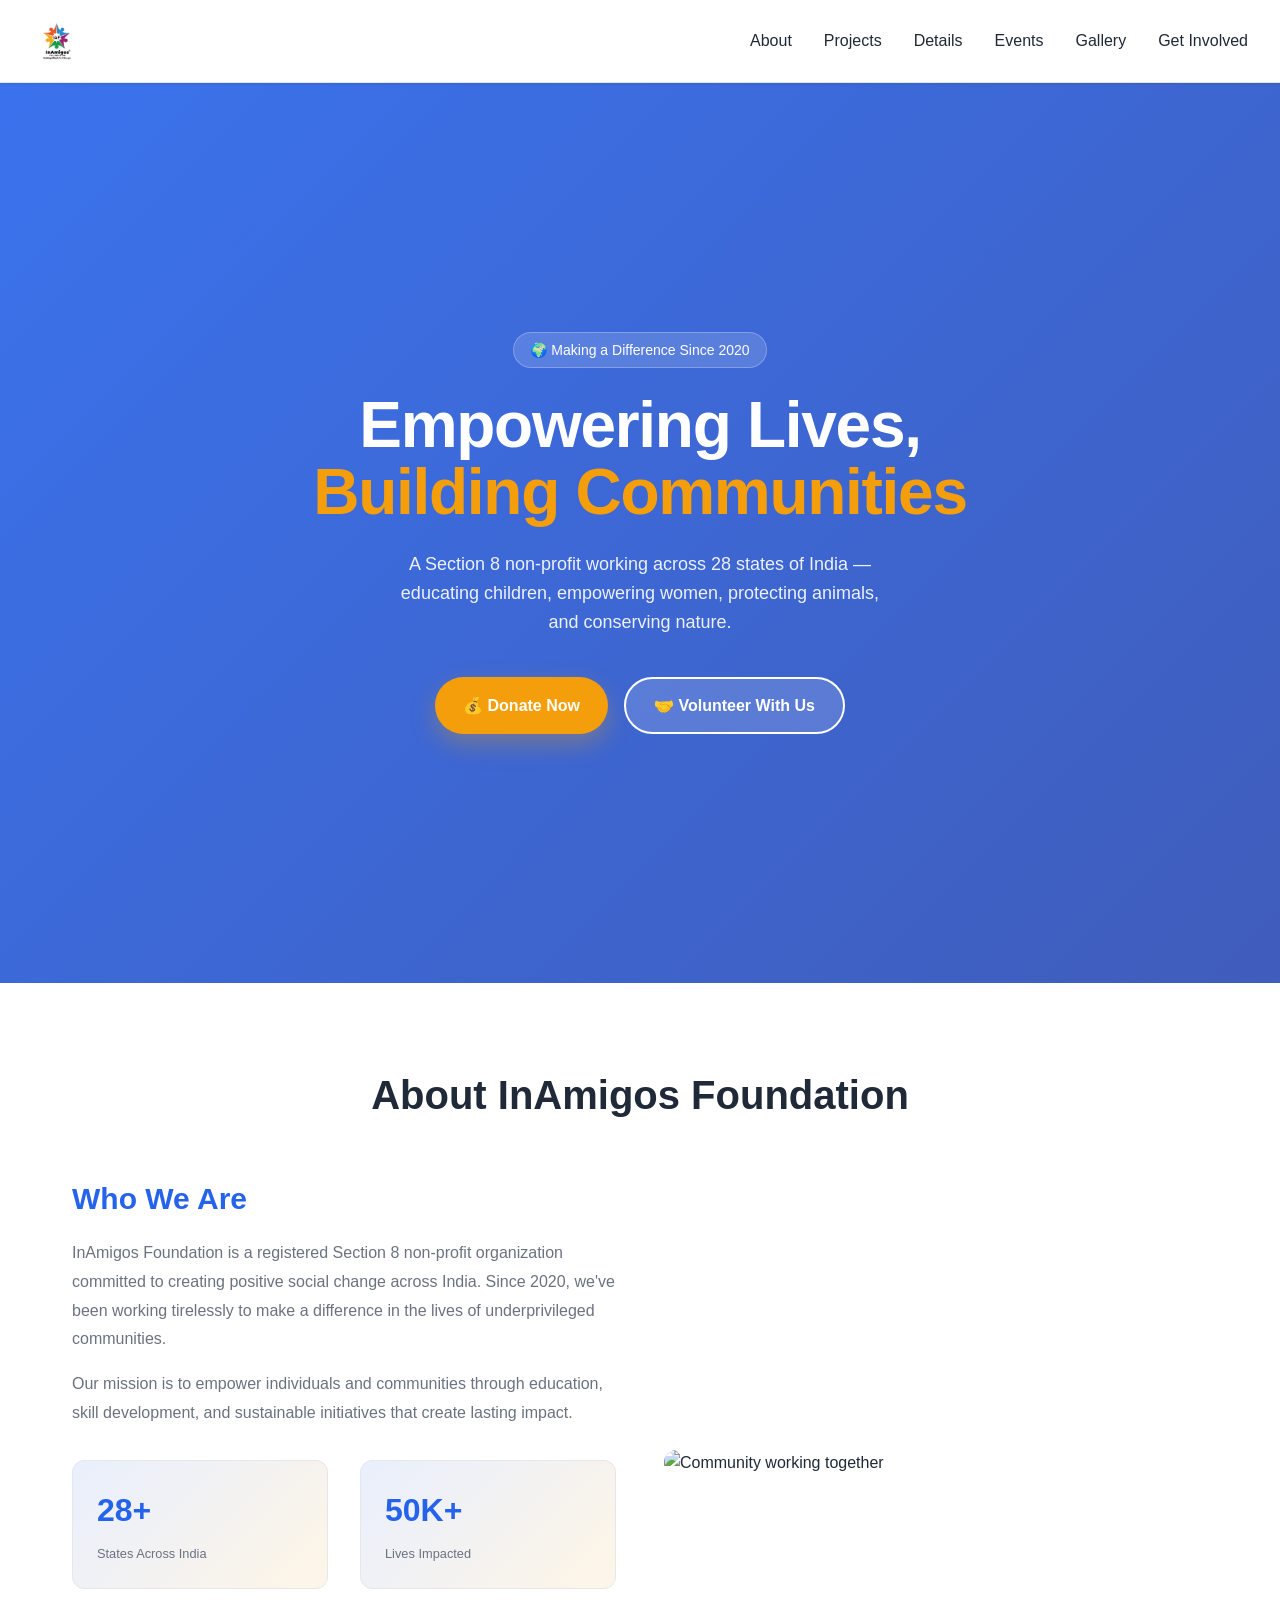
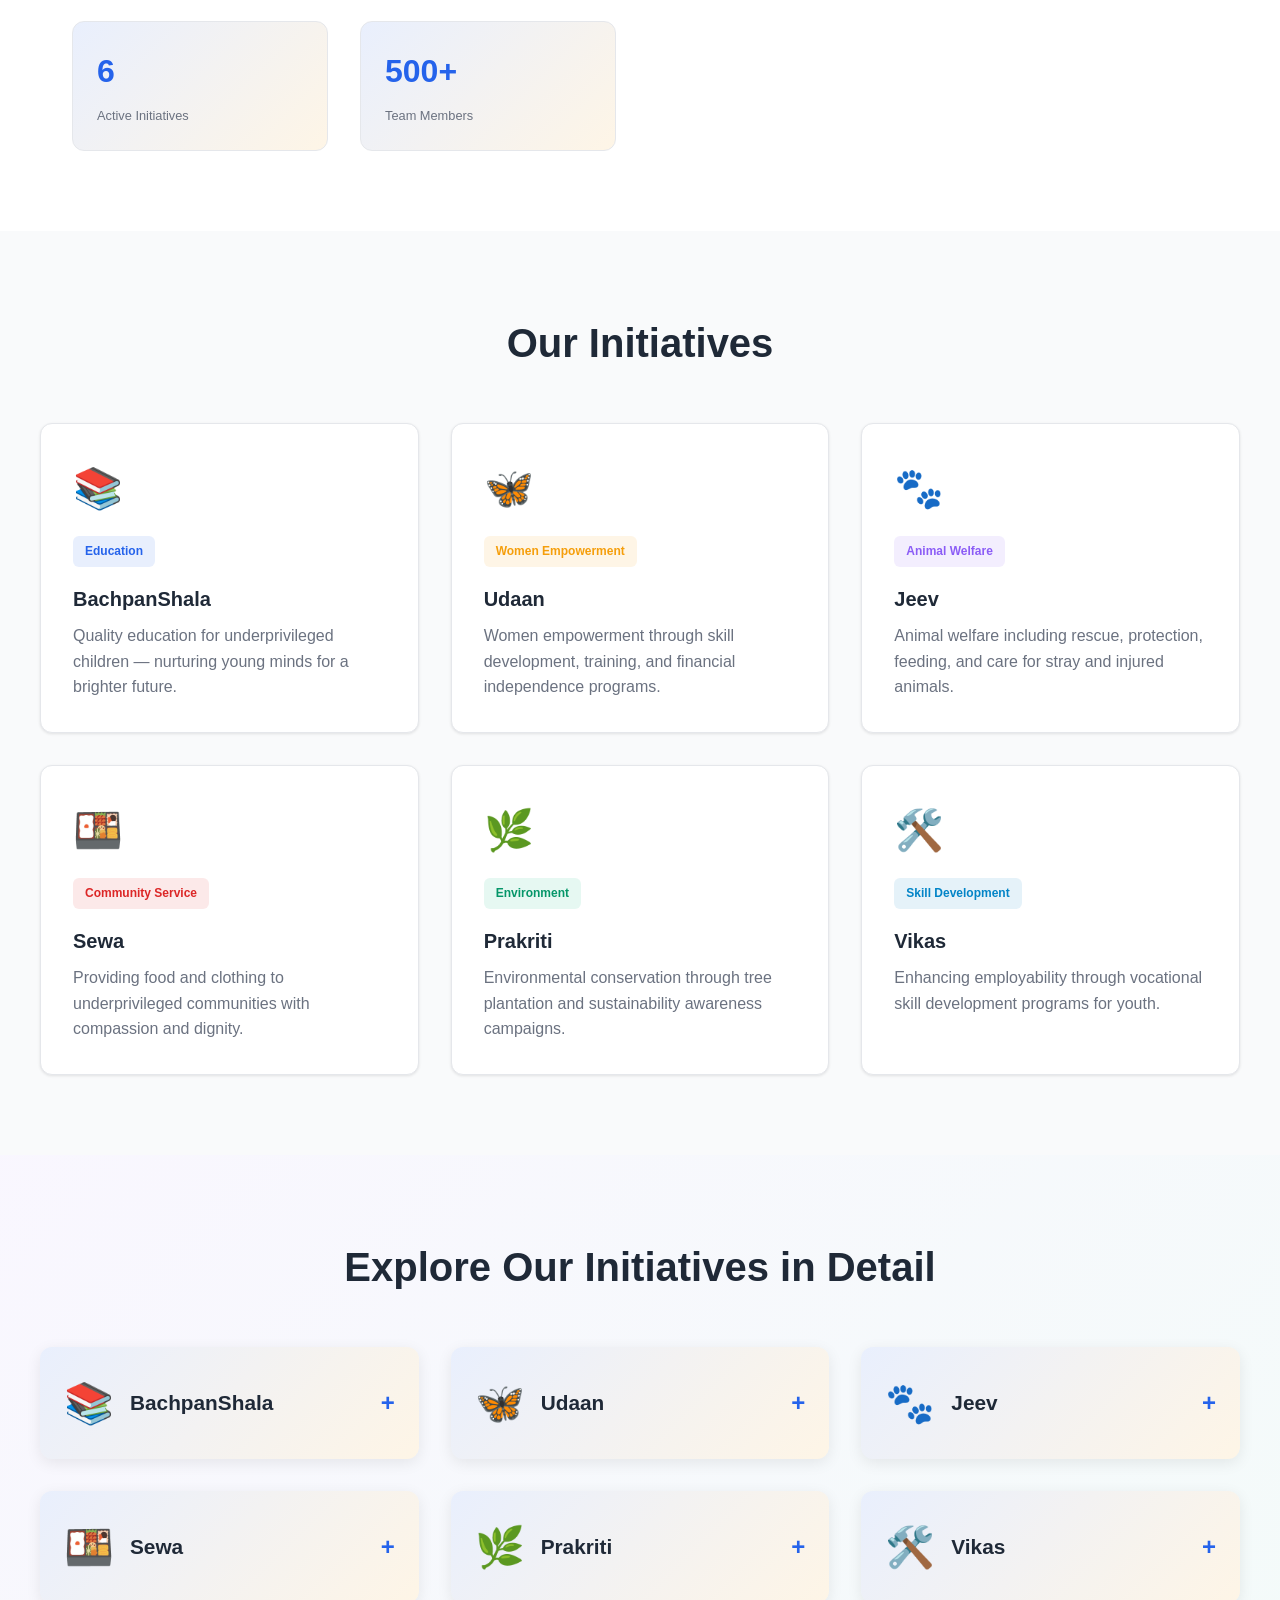
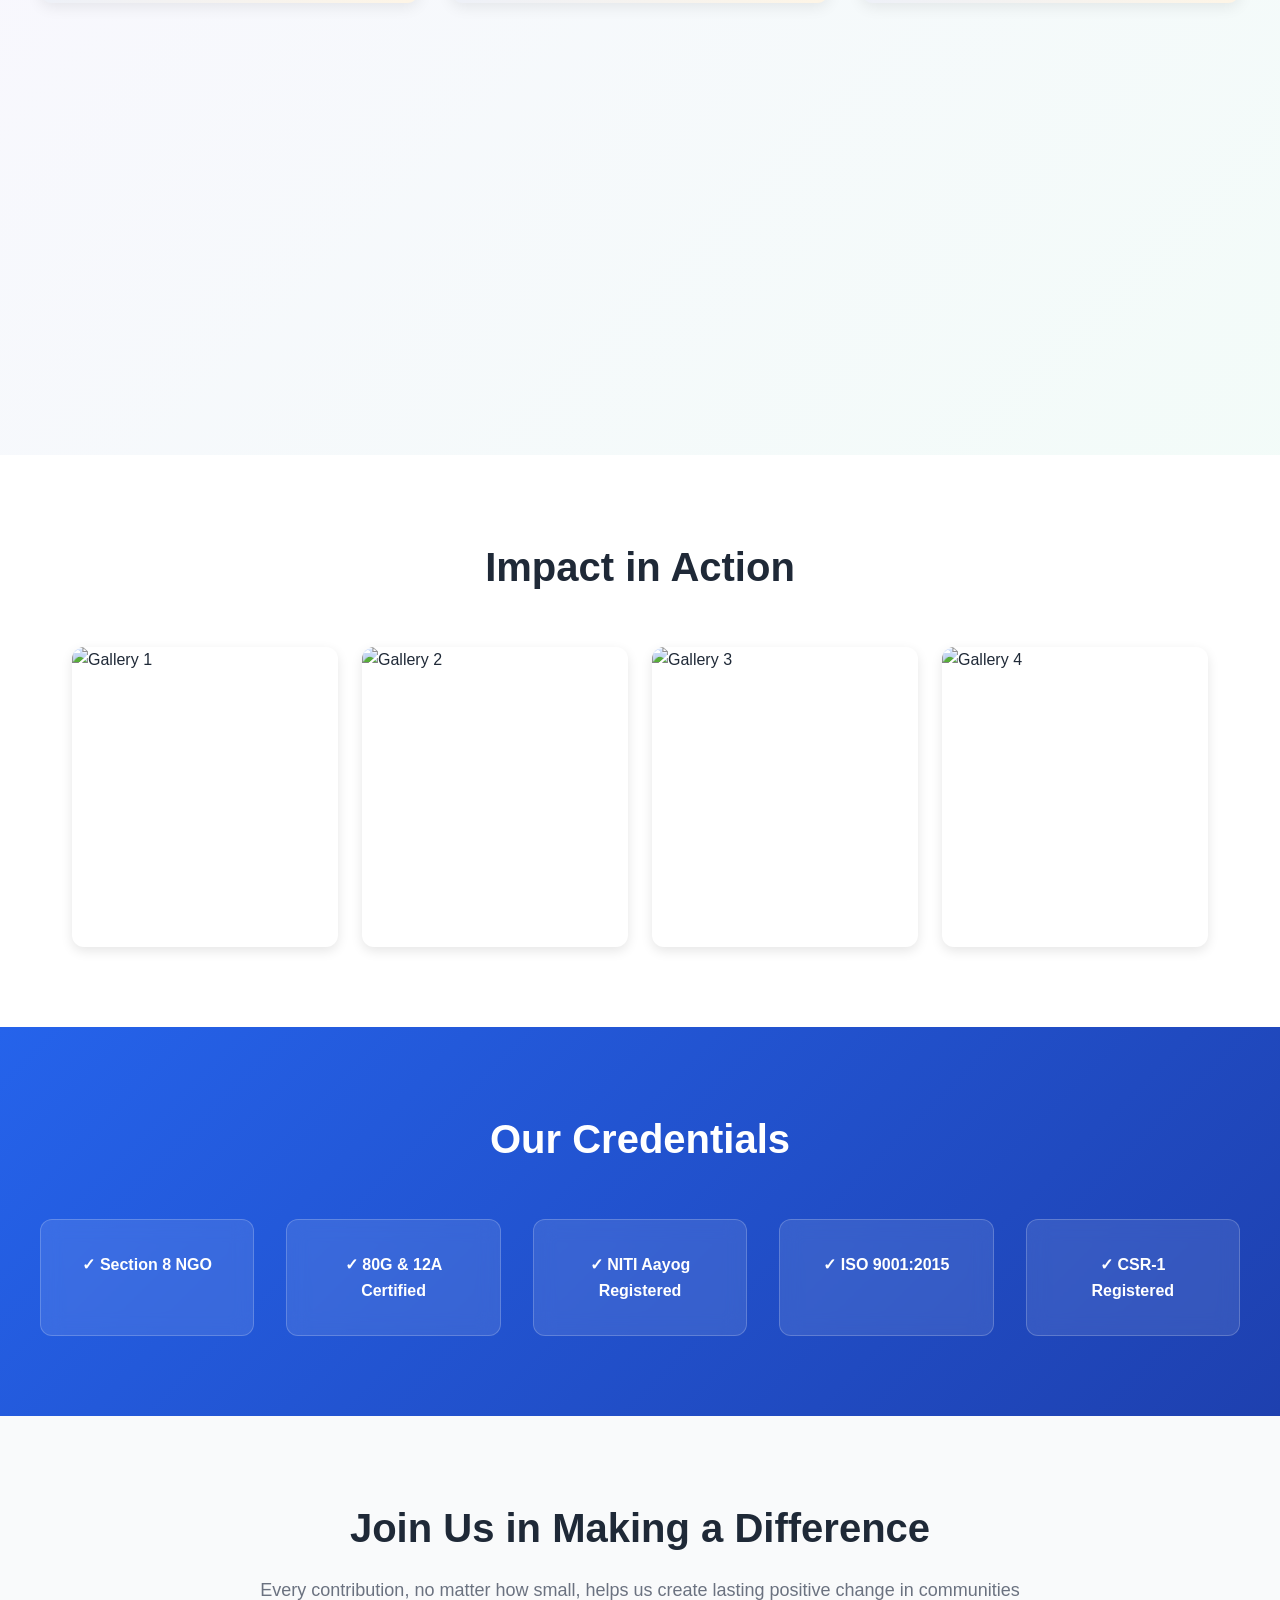
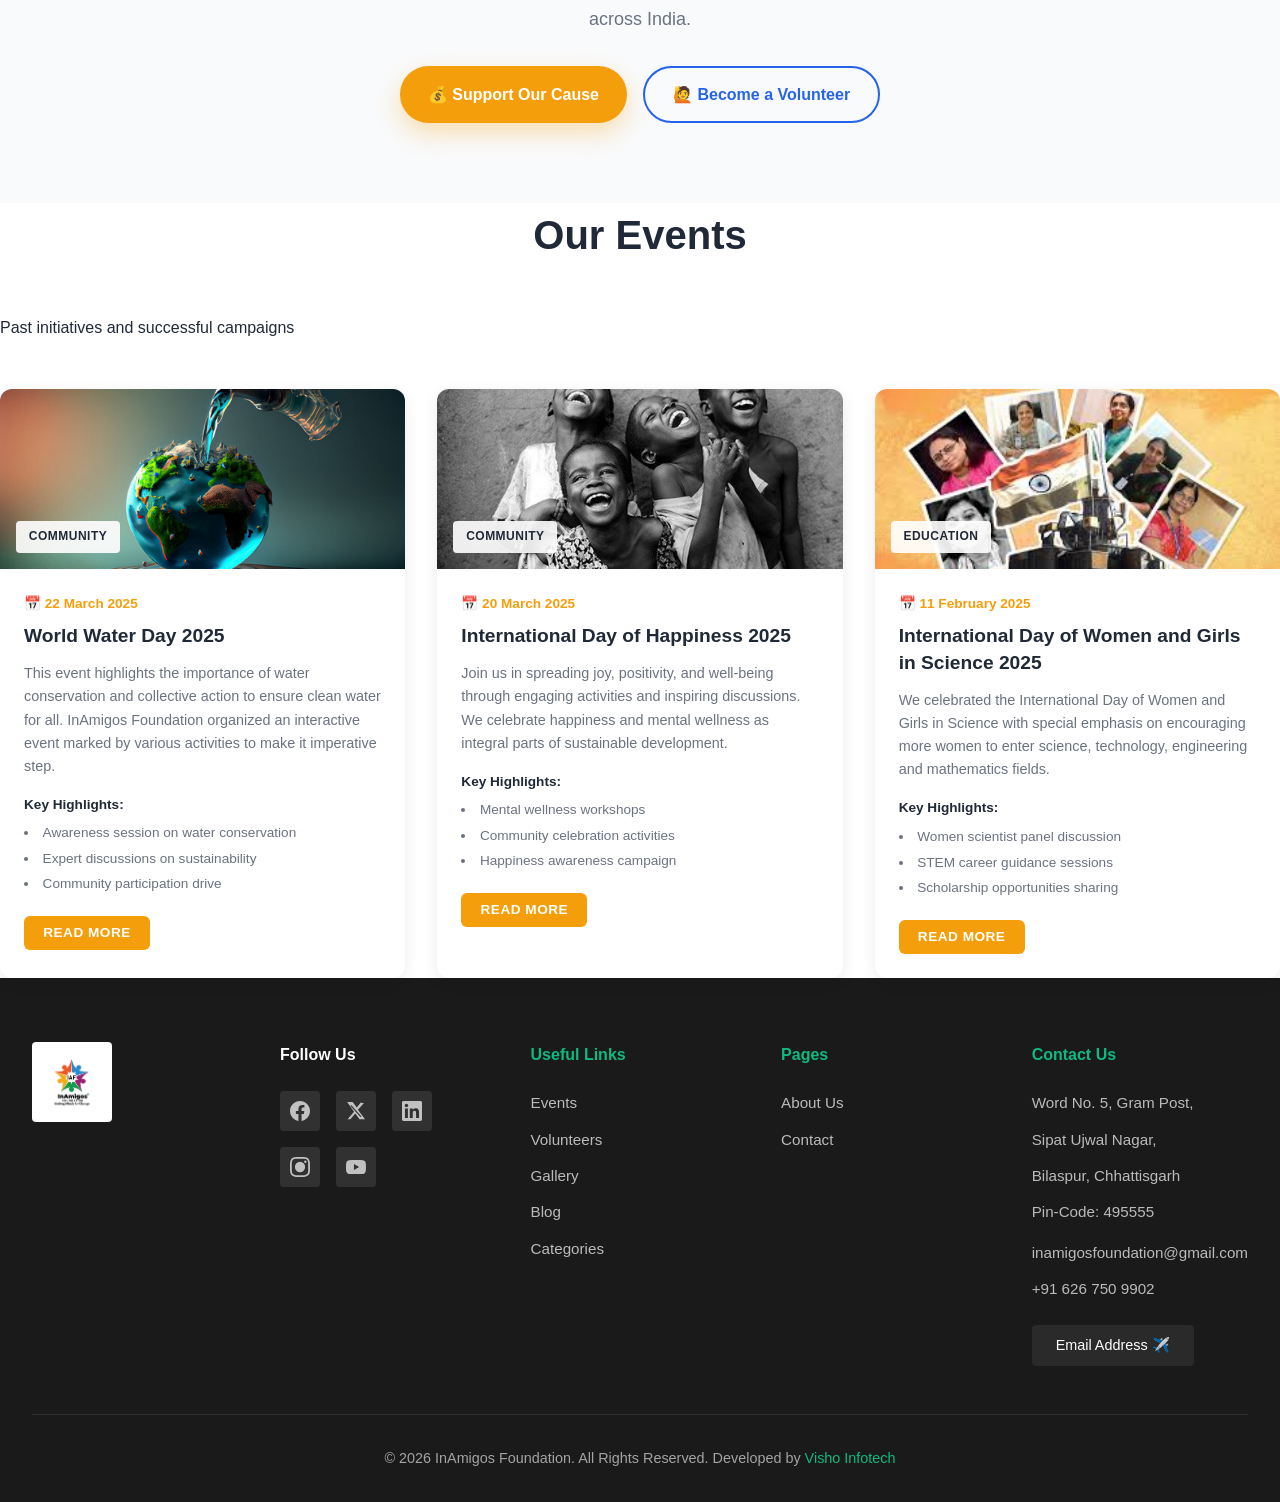
==== index.html @ 3bbd3fd4 "Initial commit: InAmigos Foundation website with updated design and layout" ====
<!DOCTYPE html>
<html lang="en">
<head>
    <meta charset="UTF-8">
    <meta name="viewport" content="width=device-width, initial-scale=1.0">
    <meta name="title" content="InAmigos Foundation | Empowering Lives">
    <meta name="description" content="InAmigos Foundation is a Section 8 NGO working across 28 states of India — educating children, empowering women, protecting animals, and conserving nature.">
    <meta property="og:title" content="InAmigos Foundation | Empowering Lives">
    <meta property="og:description" content="Empowering lives, building communities across India since 2020.">
    <meta property="og:type" content="website">
    <title>InAmigos Foundation | Empowering Lives</title>
    <link rel="stylesheet" href="styles.css">
</head>
<body id="top">
    <!-- Scroll Progress Bar -->
    <div class="scroll-progress" id="scrollProgress"></div>

    <!-- Navigation -->
    <nav class="navbar">
        <a href="#top" class="navbar-brand"><img src="InAmigo Foundation_logo.png" alt="InAmigos Foundation Logo" class="navbar-logo" /></a>
        <ul class="navbar-links">
            <li><a href="#about">About</a></li>
            <li><a href="#projects">Projects</a></li>
            <li><a href="#project-details">Details</a></li>
            <li><a href="#events">Events</a></li>
            <li><a href="#gallery">Gallery</a></li>
            <li><a href="#cta">Get Involved</a></li>
        </ul>
    </nav>

    <!-- Hero Section -->
    <section class="hero">
        <div class="hero-background"></div>
        <div class="hero-overlay"></div>
        <div class="hero-content">
            <div class="hero-tag">🌍 Making a Difference Since 2020</div>
            <h1 class="hero-title">
                Empowering Lives,<br />
                <span class="accent">Building Communities</span>
            </h1>
            <p class="hero-description">
                A Section 8 non-profit working across 28 states of India — educating children,
                empowering women, protecting animals, and conserving nature.
            </p>
            <div class="hero-buttons">
                <a href="https://rzp.io/l/kWQ87HP" target="_blank" rel="noopener noreferrer" class="btn btn-primary">💰 Donate Now</a>
                <a href="https://forms.gle/AB4c1hLaDDmtrKGU7" target="_blank" rel="noopener noreferrer" class="btn btn-secondary">🤝 Volunteer With Us</a>
            </div>
        </div>
    </section>

    <!-- About Section -->
    <section class="about" id="about">
        <h2 class="section-title reveal">About InAmigos Foundation</h2>
        <div class="about-content">
            <div class="about-text reveal">
                <h3>Who We Are</h3>
                <p>
                    InAmigos Foundation is a registered Section 8 non-profit organization committed to creating
                    positive social change across India. Since 2020, we've been working tirelessly to make a difference
                    in the lives of underprivileged communities.
                </p>
                <p>
                    Our mission is to empower individuals and communities through education, skill development, and
                    sustainable initiatives that create lasting impact.
                </p>
                <div class="stats">
                    <div class="stat-box">
                        <div class="stat-number">28+</div>
                        <div class="stat-label">States Across India</div>
                    </div>
                    <div class="stat-box">
                        <div class="stat-number">50K+</div>
                        <div class="stat-label">Lives Impacted</div>
                    </div>
                    <div class="stat-box">
                        <div class="stat-number">6</div>
                        <div class="stat-label">Active Initiatives</div>
                    </div>
                    <div class="stat-box">
                        <div class="stat-number">500+</div>
                        <div class="stat-label">Team Members</div>
                    </div>
                </div>
            </div>
            <div class="reveal">
                <img src="https://images.unsplash.com/photo-1559027615-cd4628902d4a?w=500" alt="Community working together" style="width: 100%; border-radius: 12px;" />
            </div>
        </div>
    </section>

    <!-- Projects Section -->
    <section class="projects" id="projects">
        <div class="projects-container">
            <h2 class="section-title reveal">Our Initiatives</h2>
            <div class="projects-grid">
                <div class="project-card reveal">
                    <div class="project-emoji">📚</div>
                    <div class="project-tag">Education</div>
                    <h3>BachpanShala</h3>
                    <p>Quality education for underprivileged children — nurturing young minds for a brighter future.</p>
                </div>
                <div class="project-card reveal">
                    <div class="project-emoji">🦋</div>
                    <div class="project-tag" style="background: rgba(245, 158, 11, 0.1); color: #f59e0b;">Women Empowerment</div>
                    <h3>Udaan</h3>
                    <p>Women empowerment through skill development, training, and financial independence programs.</p>
                </div>
                <div class="project-card reveal">
                    <div class="project-emoji">🐾</div>
                    <div class="project-tag" style="background: rgba(139, 92, 246, 0.1); color: #8b5cf6;">Animal Welfare</div>
                    <h3>Jeev</h3>
                    <p>Animal welfare including rescue, protection, feeding, and care for stray and injured animals.</p>
                </div>
                <div class="project-card reveal">
                    <div class="project-emoji">🍱</div>
                    <div class="project-tag" style="background: rgba(220, 38, 38, 0.1); color: #dc2626;">Community Service</div>
                    <h3>Sewa</h3>
                    <p>Providing food and clothing to underprivileged communities with compassion and dignity.</p>
                </div>
                <div class="project-card reveal">
                    <div class="project-emoji">🌿</div>
                    <div class="project-tag" style="background: rgba(16, 185, 129, 0.1); color: #059669;">Environment</div>
                    <h3>Prakriti</h3>
                    <p>Environmental conservation through tree plantation and sustainability awareness campaigns.</p>
                </div>
                <div class="project-card reveal">
                    <div class="project-emoji">🛠️</div>
                    <div class="project-tag" style="background: rgba(2, 132, 199, 0.1); color: #0284c7;">Skill Development</div>
                    <h3>Vikas</h3>
                    <p>Enhancing employability through vocational skill development programs for youth.</p>
                </div>
            </div>
        </div>
    </section>

    <!-- Project Details Section -->
    <section class="project-details" id="project-details">
        <div class="project-details-container">
            <h2 class="section-title reveal">Explore Our Initiatives in Detail</h2>
            <div class="detail-cards-grid">
                <div class="detail-card reveal" onclick="toggleDetails(this)">
                    <div class="detail-card-header">
                        <div class="detail-icon">📚</div>
                        <h3>BachpanShala</h3>
                        <span class="detail-toggle">+</span>
                    </div>
                    <div class="detail-card-body">
                        <div class="detail-tag">Education</div>
                        <p class="detail-description"><strong>Mission:</strong> Provide quality education to underprivileged children and nurture young minds for a brighter future.</p>
                        <div class="detail-content">
                            <h4>What We Do:</h4>
                            <ul>
                                <li>Establish educational centers in underserved communities</li>
                                <li>Provide quality teaching and learning materials</li>
                                <li>Conduct personality development programs</li>
                                <li>Offer scholarships to meritorious students</li>
                            </ul>
                            <div class="detail-stats">
                                <div class="detail-stat">
                                    <span class="stat-value">5000+</span>
                                    <span class="stat-label">Students Benefited</span>
                                </div>
                                <div class="detail-stat">
                                    <span class="stat-value">15+</span>
                                    <span class="stat-label">Learning Centers</span>
                                </div>
                                <div class="detail-stat">
                                    <span class="stat-value">100+</span>
                                    <span class="stat-label">Educators</span>
                                </div>
                            </div>
                        </div>
                    </div>
                </div>

                <div class="detail-card reveal" onclick="toggleDetails(this)">
                    <div class="detail-card-header">
                        <div class="detail-icon">🦋</div>
                        <h3>Udaan</h3>
                        <span class="detail-toggle">+</span>
                    </div>
                    <div class="detail-card-body">
                        <div class="detail-tag" style="background: rgba(245, 158, 11, 0.2); color: #f59e0b;">Women Empowerment</div>
                        <p class="detail-description"><strong>Mission:</strong> Empower women through skill development, training, and financial independence programs.</p>
                        <div class="detail-content">
                            <h4>What We Do:</h4>
                            <ul>
                                <li>Provide vocational training in various skills</li>
                                <li>Offer financial literacy and entrepreneurship programs</li>
                                <li>Support women-led businesses and self-help groups</li>
                                <li>Conduct awareness programs on health and rights</li>
                            </ul>
                            <div class="detail-stats">
                                <div class="detail-stat">
                                    <span class="stat-value">2000+</span>
                                    <span class="stat-label">Women Trained</span>
                                </div>
                                <div class="detail-stat">
                                    <span class="stat-value">300+</span>
                                    <span class="stat-label">Entrepreneurs</span>
                                </div>
                                <div class="detail-stat">
                                    <span class="stat-value">50+</span>
                                    <span class="stat-label">SHG Groups</span>
                                </div>
                            </div>
                        </div>
                    </div>
                </div>

                <div class="detail-card reveal" onclick="toggleDetails(this)">
                    <div class="detail-card-header">
                        <div class="detail-icon">🐾</div>
                        <h3>Jeev</h3>
                        <span class="detail-toggle">+</span>
                    </div>
                    <div class="detail-card-body">
                        <div class="detail-tag" style="background: rgba(139, 92, 246, 0.2); color: #8b5cf6;">Animal Welfare</div>
                        <p class="detail-description"><strong>Mission:</strong> Ensure animal welfare through rescue, protection, feeding, and care for stray and injured animals.</p>
                        <div class="detail-content">
                            <h4>What We Do:</h4>
                            <ul>
                                <li>Rescue and rehabilitation of injured animals</li>
                                <li>Provide medical care and veterinary support</li>
                                <li>Organize animal feeding drives</li>
                                <li>Promote animal welfare awareness campaigns</li>
                            </ul>
                            <div class="detail-stats">
                                <div class="detail-stat">
                                    <span class="stat-value">3000+</span>
                                    <span class="stat-label">Animals Rescued</span>
                                </div>
                                <div class="detail-stat">
                                    <span class="stat-value">500+</span>
                                    <span class="stat-label">Monthly Feedings</span>
                                </div>
                                <div class="detail-stat">
                                    <span class="stat-value">24x7</span>
                                    <span class="stat-label">Support</span>
                                </div>
                            </div>
                        </div>
                    </div>
                </div>

                <div class="detail-card reveal" onclick="toggleDetails(this)">
                    <div class="detail-card-header">
                        <div class="detail-icon">🍱</div>
                        <h3>Sewa</h3>
                        <span class="detail-toggle">+</span>
                    </div>
                    <div class="detail-card-body">
                        <div class="detail-tag" style="background: rgba(220, 38, 38, 0.2); color: #dc2626;">Community Service</div>
                        <p class="detail-description"><strong>Mission:</strong> Provide food and clothing to underprivileged communities with compassion and dignity.</p>
                        <div class="detail-content">
                            <h4>What We Do:</h4>
                            <ul>
                                <li>Organize regular food distribution drives</li>
                                <li>Provide clothing and essential supplies</li>
                                <li>Conduct community meal programs</li>
                                <li>Support disaster relief initiatives</li>
                            </ul>
                            <div class="detail-stats">
                                <div class="detail-stat">
                                    <span class="stat-value">10K+</span>
                                    <span class="stat-label">Meals Served</span>
                                </div>
                                <div class="detail-stat">
                                    <span class="stat-value">5K+</span>
                                    <span class="stat-label">Clothings Donated</span>
                                </div>
                                <div class="detail-stat">
                                    <span class="stat-value">50+</span>
                                    <span class="stat-label">Events/Year</span>
                                </div>
                            </div>
                        </div>
                    </div>
                </div>

                <div class="detail-card reveal" onclick="toggleDetails(this)">
                    <div class="detail-card-header">
                        <div class="detail-icon">🌿</div>
                        <h3>Prakriti</h3>
                        <span class="detail-toggle">+</span>
                    </div>
                    <div class="detail-card-body">
                        <div class="detail-tag" style="background: rgba(16, 185, 129, 0.2); color: #059669;">Environment</div>
                        <p class="detail-description"><strong>Mission:</strong> Protect and conserve our environment through tree plantation and sustainability initiatives.</p>
                        <div class="detail-content">
                            <h4>What We Do:</h4>
                            <ul>
                                <li>Conduct large-scale tree plantation drives</li>
                                <li>Promote sustainable farming practices</li>
                                <li>Organize environmental awareness campaigns</li>
                                <li>Support wildlife conservation efforts</li>
                            </ul>
                            <div class="detail-stats">
                                <div class="detail-stat">
                                    <span class="stat-value">50K+</span>
                                    <span class="stat-label">Trees Planted</span>
                                </div>
                                <div class="detail-stat">
                                    <span class="stat-value">100+</span>
                                    <span class="stat-label">Villages Involved</span>
                                </div>
                                <div class="detail-stat">
                                    <span class="stat-value">80%</span>
                                    <span class="stat-label">Survival Rate</span>
                                </div>
                            </div>
                        </div>
                    </div>
                </div>

                <div class="detail-card reveal" onclick="toggleDetails(this)">
                    <div class="detail-card-header">
                        <div class="detail-icon">🛠️</div>
                        <h3>Vikas</h3>
                        <span class="detail-toggle">+</span>
                    </div>
                    <div class="detail-card-body">
                        <div class="detail-tag" style="background: rgba(2, 132, 199, 0.2); color: #0284c7;">Skill Development</div>
                        <p class="detail-description"><strong>Mission:</strong> Enhance employability through comprehensive vocational skill development programs for youth.</p>
                        <div class="detail-content">
                            <h4>What We Do:</h4>
                            <ul>
                                <li>Provide industry-relevant vocational training</li>
                                <li>Offer job placement assistance and career counseling</li>
                                <li>Conduct soft skills and digital literacy programs</li>
                                <li>Connect trainees with employers</li>
                            </ul>
                            <div class="detail-stats">
                                <div class="detail-stat">
                                    <span class="stat-value">1500+</span>
                                    <span class="stat-label">Youth Trained</span>
                                </div>
                                <div class="detail-stat">
                                    <span class="stat-value">85%</span>
                                    <span class="stat-label">Job Placement</span>
                                </div>
                                <div class="detail-stat">
                                    <span class="stat-value">20+</span>
                                    <span class="stat-label">Skills Courses</span>
                                </div>
                            </div>
                        </div>
                    </div>
                </div>
            </div>
        </div>
    </section>

    <!-- Gallery Section -->
    <section class="gallery" id="gallery">
        <h2 class="section-title reveal">Impact in Action</h2>
        <div class="gallery-grid">
            <div class="gallery-item reveal" onclick="openLightbox(this.querySelector('img').src)">
                <img src="https://inamigosfoundation.org.in/public/storage/gallery/1743051485.jpg" alt="Gallery 1" />
                <div class="gallery-overlay">
                    <span class="gallery-overlay-icon">View Image</span>
                </div>
            </div>
            <div class="gallery-item reveal" onclick="openLightbox(this.querySelector('img').src)">
                <img src="https://inamigosfoundation.org.in/public/storage/gallery/1743051466.jpg" alt="Gallery 2" />
                <div class="gallery-overlay">
                    <span class="gallery-overlay-icon">View Image</span>
                </div>
            </div>
            <div class="gallery-item reveal" onclick="openLightbox(this.querySelector('img').src)">
                <img src="https://inamigosfoundation.org.in/public/storage/gallery/1743051449.jpg" alt="Gallery 3" />
                <div class="gallery-overlay">
                    <span class="gallery-overlay-icon">View Image</span>
                </div>
            </div>
            <div class="gallery-item reveal" onclick="openLightbox(this.querySelector('img').src)">
                <img src="https://inamigosfoundation.org.in/public/storage/gallery/1743051438.jpg" alt="Gallery 4" />
                <div class="gallery-overlay">
                    <span class="gallery-overlay-icon">View Image</span>
                </div>
            </div>
        </div>
    </section>

    <!-- Lightbox -->
    <div class="lightbox" id="lightbox" onclick="closeLightbox()">
        <div class="lightbox-content" onclick="event.stopPropagation()">
            <img class="lightbox-image" id="lightboxImage" src="" alt="Enlarged gallery image" />
            <button class="lightbox-close" onclick="closeLightbox()">✕</button>
        </div>
    </div>

    <!-- Certifications -->
    <section class="certifications">
        <div class="certifications-container">
            <h2>Our Credentials</h2>
            <div class="certifications-list">
                <div class="cert-item reveal">
                    <p>✓ Section 8 NGO</p>
                </div>
                <div class="cert-item reveal">
                    <p>✓ 80G & 12A Certified</p>
                </div>
                <div class="cert-item reveal">
                    <p>✓ NITI Aayog Registered</p>
                </div>
                <div class="cert-item reveal">
                    <p>✓ ISO 9001:2015</p>
                </div>
                <div class="cert-item reveal">
                    <p>✓ CSR-1 Registered</p>
                </div>
            </div>
        </div>
    </section>

    <!-- CTA Section -->
    <section class="cta" id="cta">
        <div class="cta-container">
            <h2 class="reveal">Join Us in Making a Difference</h2>
            <p class="reveal">
                Every contribution, no matter how small, helps us create lasting positive change in communities across India.
            </p>
            <div class="cta-buttons reveal">
                <a href="https://rzp.io/l/kWQ87HP" target="_blank" rel="noopener noreferrer" class="btn btn-primary">💰 Support Our Cause</a>
                <a href="https://forms.gle/AB4c1hLaDDmtrKGU7" target="_blank" rel="noopener noreferrer" class="btn btn-secondary">🙋 Become a Volunteer</a>
            </div>
        </div>
    </section>

    <!-- Events Section -->
    <section class="events" id="events">
        <div class="events-container">
            <h2 class="section-title reveal">Our Events</h2>
            <p class="section-subtitle reveal">Past initiatives and successful campaigns</p>
            <div class="events-grid">
                <div class="events-card reveal">
                    <div class="event-card-image" style="background: url('water day.jpg') center/cover no-repeat;">
                        <div class="event-category">Community</div>
                    </div>
                    <div class="event-card-content">
                        <div class="event-card-date">📅 22 March 2025</div>
                        <h3 class="event-card-title">World Water Day 2025</h3>
                        <p class="event-card-description">This event highlights the importance of water conservation and collective action to ensure clean water for all. InAmigos Foundation organized an interactive event marked by various activities to make it imperative step.</p>
                        <div class="event-highlights">
                            <strong>Key Highlights:</strong>
                            <ul>
                                <li>Awareness session on water conservation</li>
                                <li>Expert discussions on sustainability</li>
                                <li>Community participation drive</li>
                            </ul>
                        </div>
                        <button class="read-more-btn">Read more</button>
                    </div>
                </div>

                <div class="events-card reveal">
                    <div class="event-card-image" style="background: url('day of happiness.jpeg') center/cover no-repeat;">
                        <div class="event-category">Community</div>
                    </div>
                    <div class="event-card-content">
                        <div class="event-card-date">📅 20 March 2025</div>
                        <h3 class="event-card-title">International Day of Happiness 2025</h3>
                        <p class="event-card-description">Join us in spreading joy, positivity, and well-being through engaging activities and inspiring discussions. We celebrate happiness and mental wellness as integral parts of sustainable development.</p>
                        <div class="event-highlights">
                            <strong>Key Highlights:</strong>
                            <ul>
                                <li>Mental wellness workshops</li>
                                <li>Community celebration activities</li>
                                <li>Happiness awareness campaign</li>
                            </ul>
                        </div>
                        <button class="read-more-btn">Read more</button>
                    </div>
                </div>

                <div class="events-card reveal">
                    <div class="event-card-image" style="background: url('international day of women and girls.jpeg') center/cover no-repeat;">
                        <div class="event-category">Education</div>
                    </div>
                    <div class="event-card-content">
                        <div class="event-card-date">📅 11 February 2025</div>
                        <h3 class="event-card-title">International Day of Women and Girls in Science 2025</h3>
                        <p class="event-card-description">We celebrated the International Day of Women and Girls in Science with special emphasis on encouraging more women to enter science, technology, engineering and mathematics fields.</p>
                        <div class="event-highlights">
                            <strong>Key Highlights:</strong>
                            <ul>
                                <li>Women scientist panel discussion</li>
                                <li>STEM career guidance sessions</li>
                                <li>Scholarship opportunities sharing</li>
                            </ul>
                        </div>
                        <button class="read-more-btn">Read more</button>
                    </div>
                </div>


            </div>
        </div>
    </section>

    <!-- Footer -->
    <footer>
        <div class="footer-content">
            <!-- Logo Section -->
            <div class="footer-section footer-logo">
                <img src="InAmigo Foundation_logo.png" alt="InAmigos Foundation Logo" class="footer-logo-img" />
            </div>

            <!-- Follow Us Section -->
            <div class="footer-section">
                <h3>Follow us</h3>
                <div class="social-links">
                    <a href="https://www.facebook.com/109800320841732/posts/289306342891128/" target="_blank" rel="noopener noreferrer" class="social-link" title="Facebook">
                        <svg width="24" height="24" viewBox="0 0 24 24" fill="currentColor"><path d="M24 12.073c0-6.627-5.373-12-12-12s-12 5.373-12 12c0 5.99 4.388 10.954 10.125 11.854v-8.385H7.078v-3.47h3.047V9.43c0-3.007 1.792-4.669 4.533-4.669 1.312 0 2.686.235 2.686.235v2.953H15.83c-1.491 0-1.956.925-1.956 1.874v2.25h3.328l-.532 3.47h-2.796v8.385C19.612 23.027 24 18.062 24 12.073z"/></svg>
                    </a>
                    <a href="https://twitter.com/InamigosF?s=08" target="_blank" rel="noopener noreferrer" class="social-link" title="X">
                        <svg width="24" height="24" viewBox="0 0 24 24" fill="currentColor"><path d="M18.244 2.25h3.308l-7.227 8.26 8.502 11.24h-6.627l-5.1-6.694-5.867 6.694h-3.306l7.734-8.835-8.275-11.665h6.604l4.914 6.469 5.45-6.469zM17.002 18.807h1.844L6.803 5.528H4.872l12.13 13.279z"/></svg>
                    </a>
                    <a href="https://www.linkedin.com/company/inamigos-foundation" target="_blank" rel="noopener noreferrer" class="social-link" title="LinkedIn">
                        <svg width="24" height="24" viewBox="0 0 24 24" fill="currentColor"><path d="M20.447 20.452h-3.554v-5.569c0-1.328-.027-3.037-1.852-3.037-1.853 0-2.136 1.445-2.136 2.939v5.667H9.351V9h3.414v1.561h.046c.477-.9 1.637-1.85 3.37-1.85 3.601 0 4.267 2.37 4.267 5.455v6.286zM5.337 7.433c-1.144 0-2.063-.926-2.063-2.065 0-1.138.92-2.063 2.063-2.063 1.14 0 2.064.925 2.064 2.063 0 1.139-.925 2.065-2.064 2.065zm1.782 13.019H3.555V9h3.564v11.452zM22.225 0H1.771C.792 0 0 .774 0 1.729v20.542C0 23.227.792 24 1.771 24h20.451C23.2 24 24 23.227 24 22.271V1.729C24 .774 23.2 0 22.225 0z"/></svg>
                    </a>
                    <a href="https://instagram.com/inamigos?utm_medium=copy_link" target="_blank" rel="noopener noreferrer" class="social-link" title="Instagram">
                        <svg width="24" height="24" viewBox="0 0 24 24" fill="currentColor"><path d="M12 2.163c3.204 0 3.584.012 4.85.07 3.252.148 4.771 1.691 4.919 4.919.058 1.265.069 1.645.069 4.849 0 3.205-.012 3.584-.069 4.849-.149 3.225-1.664 4.771-4.919 4.919-1.266.058-1.644.07-4.85.07-3.204 0-3.584-.012-4.849-.07-3.26-.149-4.771-1.699-4.919-4.92-.058-1.265-.07-1.644-.07-4.849 0-3.204.013-3.583.07-4.849.149-3.227 1.664-4.771 4.919-4.919 1.266-.057 1.645-.069 4.849-.069zm0-2.163c-3.259 0-3.667.014-4.947.072-4.358.2-6.78 2.618-6.98 6.98-.059 1.281-.073 1.689-.073 4.948 0 3.259.014 3.668.072 4.948.2 4.358 2.618 6.78 6.98 6.98 1.281.058 1.689.072 4.948.072 3.259 0 3.668-.014 4.948-.072 4.354-.2 6.782-2.618 6.979-6.98.059-1.28.073-1.689.073-4.948 0-3.259-.014-3.667-.072-4.947-.196-4.354-2.617-6.78-6.979-6.98-1.281-.059-1.69-.073-4.949-.073zM5.838 12a6.162 6.162 0 1 1 12.324 0 6.162 6.162 0 0 1-12.324 0zM12 16a4 4 0 1 1 0-8 4 4 0 0 1 0 8zm4.965-10.322a1.44 1.44 0 1 1 2.881.001 1.44 1.44 0 0 1-2.881-.001z"/></svg>
                    </a>
                    <a href="https://youtube.com/@inamigosfoundation4296" target="_blank" rel="noopener noreferrer" class="social-link" title="YouTube">
                        <svg width="24" height="24" viewBox="0 0 24 24" fill="currentColor"><path d="M23.498 6.186a3.016 3.016 0 0 0-2.122-2.136C19.505 3.545 12 3.545 12 3.545s-7.505 0-9.377.505A3.017 3.017 0 0 0 .502 6.186C0 8.07 0 12 0 12s0 3.93.502 5.814a3.016 3.016 0 0 0 2.122 2.136c1.871.505 9.376.505 9.376.505s7.505 0 9.377-.505a3.015 3.015 0 0 0 2.122-2.136C24 15.93 24 12 24 12s0-3.93-.502-5.814zM9.545 15.568V8.432L15.818 12l-6.273 3.568z"/></svg>
                    </a>
                </div>
            </div>

            <!-- Useful Links Section -->
            <div class="footer-section">
                <h3 style="color: #10b981;">Useful Links</h3>
                <p><a href="#events">Events</a></p>
                <p><a href="#cta">Volunteers</a></p>
                <p><a href="#gallery">Gallery</a></p>
                <p><a href="#projects">Blog</a></p>
                <p><a href="#projects">Categories</a></p>
            </div>

            <!-- Pages Section -->
            <div class="footer-section">
                <h3 style="color: #10b981;">pages</h3>
                <p><a href="#about">About Us</a></p>
                <p><a href="#">Contact</a></p>
            </div>

            <!-- Contact Us Section -->
            <div class="footer-section">
                <h3 style="color: #10b981;">Contact Us</h3>
                <p>Word No. 5, Gram Post,</p>
                <p>Sipat Ujwal Nagar,</p>
                <p>Bilaspur, Chhattisgarh</p>
                <p>Pin-Code: 495555</p>
                <p style="margin-top: 1rem;"><a href="mailto:inamigosfoundation@gmail.com">inamigosfoundation@gmail.com</a></p>
                <p><a href="tel:+916267509902">+91 626 750 9902</a></p>
                <div style="margin-top: 1rem;">
                    <button class="email-button">Email Address ✈️</button>
                </div>
            </div>
        </div>
        <div class="footer-bottom">
            <p>&copy; 2026 InAmigos Foundation. All Rights Reserved. Developed by <a href="#" style="color: #10b981;">Visho Infotech</a></p>
        </div>
    </footer>

    <!-- Back to Top Button -->
    <button class="back-to-top" id="backToTop" onclick="scrollToTop()">⬆️</button>

    <script src="script.js"></script>
</body>
</html>
---- styles.css ----
* {
    margin: 0;
    padding: 0;
    box-sizing: border-box;
}

:root {
    --primary: #2563eb;
    --primary-dark: #1e40af;
    --accent: #f59e0b;
    --accent-dark: #d97706;
    --background: #ffffff;
    --foreground: #1f2937;
    --text-light: #6b7280;
    --border-color: #e5e7eb;
    --success: #10b981;
    --warning: #dc2626;
    --purple: #8b5cf6;
}

html {
    scroll-behavior: smooth;
}

body {
    font-family: -apple-system, BlinkMacSystemFont, 'Segoe UI', 'Roboto', 'Oxygen', 'Ubuntu', 'Cantarell', sans-serif;
    background-color: var(--background);
    color: var(--foreground);
    line-height: 1.6;
}

/* Scrollbar Progress Bar */
.scroll-progress {
    position: fixed;
    top: 0;
    left: 0;
    height: 3px;
    background: linear-gradient(to right, var(--primary), var(--accent));
    width: 0%;
    z-index: 1000;
    transition: width 0.1s ease;
}

/* Navigation Bar */
.navbar {
    position: sticky;
    top: 0;
    z-index: 50;
    background: rgba(255, 255, 255, 0.95);
    backdrop-filter: blur(10px);
    border-bottom: 1px solid var(--border-color);
    padding: 1rem 2rem;
    display: flex;
    justify-content: space-between;
    align-items: center;
    box-shadow: 0 1px 3px rgba(0, 0, 0, 0.1);
}

.navbar-brand {
    font-size: 1.5rem;
    font-weight: 700;
    color: var(--primary);
    text-decoration: none;
    display: flex;
    align-items: center;
}

.navbar-logo {
    height: 50px;
    width: auto;
    object-fit: contain;
}

.navbar-links {
    display: flex;
    gap: 2rem;
    list-style: none;
}

.navbar-links a {
    text-decoration: none;
    color: var(--foreground);
    font-weight: 500;
    transition: color 0.3s ease;
}

.navbar-links a:hover {
    color: var(--primary);
}

@media (max-width: 768px) {
    .navbar-links {
        display: none;
    }
}

/* Back to Top Button */
.back-to-top {
    position: fixed;
    bottom: 2rem;
    right: 2rem;
    width: 3rem;
    height: 3rem;
    background: var(--primary);
    color: white;
    border: none;
    border-radius: 50%;
    cursor: pointer;
    display: flex;
    align-items: center;
    justify-content: center;
    font-size: 1.5rem;
    z-index: 40;
    opacity: 0;
    visibility: hidden;
    transition: all 0.3s ease;
    box-shadow: 0 4px 12px rgba(37, 99, 235, 0.4);
}

.back-to-top.show {
    opacity: 1;
    visibility: visible;
}

.back-to-top:hover {
    background: var(--primary-dark);
    transform: translateY(-2px);
}

/* Hero Section */
.hero {
    position: relative;
    min-height: 100vh;
    display: flex;
    align-items: center;
    justify-content: center;
    overflow: hidden;
    padding: 2rem;
}

.hero-background {
    position: absolute;
    top: 0;
    left: 0;
    right: 0;
    bottom: 0;
    background: url('https://images.unsplash.com/photo-1488521787991-ed7bbaae773c?w=1600') center / cover;
    z-index: 0;
}

.hero-overlay {
    position: absolute;
    top: 0;
    left: 0;
    right: 0;
    bottom: 0;
    background: linear-gradient(135deg, rgba(37, 99, 235, 0.9), rgba(30, 64, 175, 0.85));
    z-index: 1;
}

.hero-content {
    position: relative;
    z-index: 10;
    max-width: 56rem;
    text-align: center;
    color: white;
    animation: fadeInUp 1s ease-out;
}

@keyframes fadeInUp {
    from {
        opacity: 0;
        transform: translateY(30px);
    }
    to {
        opacity: 1;
        transform: translateY(0);
    }
}

.hero-tag {
    display: inline-flex;
    align-items: center;
    gap: 0.5rem;
    background: rgba(255, 255, 255, 0.15);
    backdrop-filter: blur(10px);
    border: 1px solid rgba(255, 255, 255, 0.25);
    padding: 0.375rem 1rem;
    border-radius: 9999px;
    font-size: 0.875rem;
    font-weight: 500;
    margin-bottom: 1.5rem;
}

.hero-title {
    font-size: clamp(2rem, 10vw, 4rem);
    font-weight: 800;
    line-height: 1.05;
    margin-bottom: 1.5rem;
    letter-spacing: -0.02em;
}

.hero-title .accent {
    color: var(--accent);
}

.hero-description {
    font-size: 1.125rem;
    color: rgba(255, 255, 255, 0.9);
    max-width: 32rem;
    margin: 1.5rem auto;
    line-height: 1.6;
}

.hero-buttons {
    display: flex;
    flex-wrap: wrap;
    gap: 1rem;
    justify-content: center;
    margin-top: 2.5rem;
}

.btn {
    display: inline-flex;
    align-items: center;
    gap: 0.5rem;
    padding: 0.875rem 1.75rem;
    border-radius: 9999px;
    font-weight: 600;
    text-decoration: none;
    border: none;
    cursor: pointer;
    transition: all 0.3s ease;
    font-size: 1rem;
}

.btn-primary {
    background: var(--accent);
    color: white;
    box-shadow: 0 10px 25px rgba(245, 158, 11, 0.3);
}

.btn-primary:hover {
    background: var(--accent-dark);
    transform: translateY(-2px);
    box-shadow: 0 15px 35px rgba(245, 158, 11, 0.4);
}

.btn-secondary {
    background: transparent;
    border: 2px solid var(--primary);
    color: var(--primary);
    font-weight: 600;
}

.btn-secondary:hover {
    background: var(--primary);
    border-color: var(--primary);
    color: white;
    transform: translateY(-2px);
    box-shadow: 0 10px 25px rgba(37, 99, 235, 0.3);
}

/* Hero section specific styles */
.hero .btn-secondary {
    background: rgba(255, 255, 255, 0.15);
    border: 2px solid white;
    color: white;
}

.hero .btn-secondary:hover {
    background: rgba(255, 255, 255, 0.25);
    border-color: white;
    color: white;
    box-shadow: 0 10px 25px rgba(255, 255, 255, 0.2);
}

/* About Section */
.about {
    padding: 5rem 2rem;
    max-width: 1200px;
    margin: 0 auto;
}

.section-title {
    font-size: 2.5rem;
    font-weight: 800;
    text-align: center;
    margin-bottom: 3rem;
    color: var(--foreground);
}

.about-content {
    display: grid;
    grid-template-columns: 1fr 1fr;
    gap: 3rem;
    align-items: center;
}

.about-text h3 {
    font-size: 1.875rem;
    margin-bottom: 1rem;
    color: var(--primary);
}

.about-text p {
    color: var(--text-light);
    margin-bottom: 1rem;
    line-height: 1.8;
}

.stats {
    display: grid;
    grid-template-columns: repeat(2, 1fr);
    gap: 2rem;
    margin-top: 2rem;
}

.stat-box {
    padding: 1.5rem;
    background: linear-gradient(135deg, rgba(37, 99, 235, 0.1), rgba(245, 158, 11, 0.1));
    border-radius: 12px;
    border: 1px solid var(--border-color);
}

.stat-number {
    font-size: 2rem;
    font-weight: 700;
    color: var(--primary);
}

.stat-label {
    color: var(--text-light);
    font-size: 0.875rem;
    margin-top: 0.5rem;
}

@media (max-width: 768px) {
    .about-content {
        grid-template-columns: 1fr;
    }

    .stats {
        grid-template-columns: 1fr;
    }
}

/* Projects Section */
.projects {
    padding: 5rem 2rem;
    background: #f9fafb;
}

.projects-container {
    max-width: 1200px;
    margin: 0 auto;
}

.projects-grid {
    display: grid;
    grid-template-columns: repeat(auto-fit, minmax(300px, 1fr));
    gap: 2rem;
    margin-top: 3rem;
}

.project-card {
    background: white;
    padding: 2rem;
    border-radius: 12px;
    border: 1px solid var(--border-color);
    transition: all 0.3s ease;
    cursor: pointer;
    box-shadow: 0 1px 3px rgba(0, 0, 0, 0.1);
}

.project-card:hover {
    transform: translateY(-8px);
    box-shadow: 0 12px 24px rgba(0, 0, 0, 0.15);
    border-color: var(--primary);
}

.project-emoji {
    font-size: 2.5rem;
    margin-bottom: 1rem;
}

.project-tag {
    display: inline-block;
    padding: 0.375rem 0.75rem;
    background: rgba(37, 99, 235, 0.1);
    color: var(--primary);
    border-radius: 6px;
    font-size: 0.75rem;
    font-weight: 600;
    margin-bottom: 1rem;
}

.project-card h3 {
    font-size: 1.25rem;
    margin-bottom: 0.5rem;
    color: var(--foreground);
}

.project-card p {
    color: var(--text-light);
    line-height: 1.6;
}

/* Gallery Section */
.gallery {
    padding: 5rem 2rem;
    max-width: 1200px;
    margin: 0 auto;
}

.gallery-grid {
    display: grid;
    grid-template-columns: repeat(auto-fit, minmax(250px, 1fr));
    gap: 1.5rem;
    margin-top: 3rem;
}

.gallery-item {
    position: relative;
    height: 300px;
    border-radius: 12px;
    overflow: hidden;
    cursor: pointer;
    box-shadow: 0 4px 12px rgba(0, 0, 0, 0.1);
    transition: all 0.3s ease;
}

.gallery-item:hover {
    transform: scale(1.05);
    box-shadow: 0 12px 24px rgba(0, 0, 0, 0.2);
}

.gallery-item img {
    width: 100%;
    height: 100%;
    object-fit: cover;
    transition: transform 0.3s ease;
}

.gallery-item:hover img {
    transform: scale(1.1);
}

.gallery-overlay {
    position: absolute;
    top: 0;
    left: 0;
    right: 0;
    bottom: 0;
    background: rgba(0, 0, 0, 0);
    display: flex;
    align-items: center;
    justify-content: center;
    transition: background 0.3s ease;
}

.gallery-item:hover .gallery-overlay {
    background: rgba(0, 0, 0, 0.4);
}

.gallery-overlay-icon {
    color: white;
    font-size: 2rem;
    opacity: 0;
    transition: opacity 0.3s ease;
}

.gallery-item:hover .gallery-overlay-icon {
    opacity: 1;
}

/* Project Details Section */
.project-details {
    padding: 5rem 2rem;
    background: linear-gradient(135deg, rgba(139, 92, 246, 0.05) 0%, rgba(16, 185, 129, 0.05) 100%);
    min-height: 100vh;
}

.project-details-container {
    max-width: 1200px;
    margin: 0 auto;
}

.detail-cards-grid {
    display: grid;
    grid-template-columns: repeat(auto-fit, minmax(320px, 1fr));
    gap: 2rem;
    margin-top: 3rem;
}

.detail-card {
    background: white;
    border-radius: 12px;
    overflow: hidden;
    box-shadow: 0 4px 15px rgba(0, 0, 0, 0.08);
    transition: all 0.3s ease;
    cursor: pointer;
}

.detail-card:hover {
    transform: translateY(-4px);
    box-shadow: 0 12px 30px rgba(0, 0, 0, 0.12);
}

.detail-card-header {
    padding: 1.5rem;
    background: linear-gradient(135deg, rgba(37, 99, 235, 0.1), rgba(245, 158, 11, 0.1));
    display: flex;
    align-items: center;
    gap: 1rem;
    position: relative;
}

.detail-icon {
    font-size: 2.5rem;
    display: inline-block;
}

.detail-card-header h3 {
    flex: 1;
    font-size: 1.3rem;
    color: var(--foreground);
    margin: 0;
}

.detail-toggle {
    font-size: 1.5rem;
    color: var(--primary);
    font-weight: bold;
    transition: transform 0.3s ease;
}

.detail-card.expanded .detail-toggle {
    transform: rotate(45deg);
}

.detail-card-body {
    max-height: 0;
    overflow: hidden;
    transition: max-height 0.3s ease;
}

.detail-card.expanded .detail-card-body {
    max-height: 800px;
}

.detail-tag {
    display: inline-block;
    padding: 0.4rem 1rem;
    border-radius: 20px;
    background: rgba(37, 99, 235, 0.1);
    color: var(--primary);
    font-size: 0.8rem;
    font-weight: 600;
    text-transform: uppercase;
    margin-bottom: 1rem;
}

.detail-description {
    color: var(--text-light);
    margin: 0 1.5rem 0 1.5rem;
    line-height: 1.6;
}

.detail-content {
    padding: 1.5rem;
    border-top: 1px solid var(--border-color);
}

.detail-content h4 {
    color: var(--foreground);
    margin-bottom: 1rem;
    font-size: 1rem;
}

.detail-content ul {
    list-style-position: inside;
    margin-bottom: 1.5rem;
}

.detail-content li {
    color: var(--text-light);
    margin-bottom: 0.6rem;
    line-height: 1.5;
}

.detail-stats {
    display: grid;
    grid-template-columns: repeat(auto-fit, minmax(120px, 1fr));
    gap: 1rem;
    margin-top: 1rem;
}

.detail-stat {
    background: linear-gradient(135deg, rgba(37, 99, 235, 0.05), rgba(245, 158, 11, 0.05));
    padding: 1rem;
    border-radius: 8px;
    text-align: center;
}

.stat-value {
    display: block;
    font-size: 1.5rem;
    font-weight: 700;
    color: var(--primary);
    margin-bottom: 0.5rem;
}

.stat-label {
    display: block;
    font-size: 0.8rem;
    color: var(--text-light);
}

/* Events Grid Layout */
.events-grid {
    display: grid;
    grid-template-columns: repeat(auto-fit, minmax(280px, 1fr));
    gap: 2rem;
    margin-top: 3rem;
}

.events-card {
    background: white;
    border-radius: 12px;
    overflow: hidden;
    box-shadow: 0 4px 15px rgba(0, 0, 0, 0.08);
    transition: all 0.3s ease;
    height: 100%;
    display: flex;
    flex-direction: column;
}

.events-card:hover {
    transform: translateY(-8px);
    box-shadow: 0 12px 30px rgba(0, 0, 0, 0.15);
}

.event-card-image {
    height: 180px;
    display: flex;
    align-items: flex-end;
    justify-content: flex-start;
    padding: 1rem;
    position: relative;
}

.event-category {
    display: inline-block;
    background: rgba(255, 255, 255, 0.9);
    color: var(--foreground);
    padding: 0.4rem 0.8rem;
    border-radius: 4px;
    font-size: 0.75rem;
    font-weight: 600;
    text-transform: uppercase;
    letter-spacing: 0.5px;
}

.event-card-content {
    padding: 1.5rem;
    flex: 1;
    display: flex;
    flex-direction: column;
}

.event-card-date {
    font-size: 0.85rem;
    color: var(--accent);
    font-weight: 600;
    margin-bottom: 0.5rem;
}

.event-card-title {
    font-size: 1.2rem;
    font-weight: 700;
    color: var(--foreground);
    margin-bottom: 0.8rem;
    line-height: 1.4;
}

.event-card-description {
    font-size: 0.9rem;
    color: var(--text-light);
    line-height: 1.6;
    margin-bottom: 1rem;
}

.event-highlights {
    font-size: 0.85rem;
    margin-bottom: 1rem;
}

.event-highlights strong {
    color: var(--foreground);
    display: block;
    margin-bottom: 0.5rem;
}

.event-highlights ul {
    list-style-position: inside;
    margin: 0;
    padding: 0;
}

.event-highlights li {
    color: var(--text-light);
    margin-bottom: 0.4rem;
    line-height: 1.4;
}

.read-more-btn {
    align-self: flex-start;
    background: var(--accent);
    color: white;
    border: none;
    padding: 0.6rem 1.2rem;
    border-radius: 6px;
    font-weight: 600;
    font-size: 0.85rem;
    cursor: pointer;
    transition: all 0.3s ease;
    text-transform: uppercase;
    letter-spacing: 0.5px;
}

.read-more-btn:hover {
    background: var(--accent-dark);
    transform: translateX(2px);
}

/* Old Timeline Styles - Keep for backward compatibility */
.timeline {
    position: relative;
    padding: 2rem 0;
    display: none;
}

.timeline::before {
    content: '';
    position: absolute;
    left: 50%;
    transform: translateX(-50%);
    width: 3px;
    height: 100%;
    background: linear-gradient(to bottom, var(--primary), var(--accent));
}

.timeline-item {
    margin-bottom: 2rem;
    position: relative;
}

.timeline-item:nth-child(odd) .event-card {
    margin-left: 0;
    margin-right: auto;
    width: calc(50% - 2rem);
    text-align: right;
}

.timeline-item:nth-child(even) .event-card {
    margin-left: auto;
    margin-right: 0;
    width: calc(50% - 2rem);
    text-align: left;
}

.timeline-marker {
    position: absolute;
    left: 50%;
    top: 2rem;
    transform: translateX(-50%);
    width: 20px;
    height: 20px;
    background: white;
    border: 4px solid var(--primary);
    border-radius: 50%;
    z-index: 10;
    box-shadow: 0 0 0 8px rgba(37, 99, 235, 0.1);
    transition: all 0.3s ease;
}

.timeline-item:hover .timeline-marker {
    background: var(--primary);
    box-shadow: 0 0 0 12px rgba(37, 99, 235, 0.2);
    transform: translateX(-50%) scale(1.2);
}

.event-card {
    background: white;
    border-radius: 12px;
    padding: 2rem;
    box-shadow: 0 4px 15px rgba(0, 0, 0, 0.08);
    transition: all 0.3s ease;
    border-left: 4px solid var(--accent);
}

.timeline-item:nth-child(even) .event-card {
    border-left: none;
    border-right: 4px solid var(--primary);
}

.event-card:hover {
    transform: translateY(-8px);
    box-shadow: 0 12px 30px rgba(0, 0, 0, 0.12);
}

.event-icon {
    font-size: 2.5rem;
    margin-bottom: 1rem;
    display: inline-block;
}

.event-date {
    color: var(--accent);
    font-weight: 600;
    font-size: 0.9rem;
    margin-bottom: 0.5rem;
    text-transform: uppercase;
    letter-spacing: 0.5px;
}

.event-title {
    font-size: 1.3rem;
    color: var(--foreground);
    margin-bottom: 0.8rem;
    font-weight: 700;
}

.event-description {
    color: var(--text-light);
    font-size: 0.95rem;
    line-height: 1.6;
    margin-bottom: 1.2rem;
}

.event-info {
    display: flex;
    flex-wrap: wrap;
    gap: 1rem;
    margin-top: 1rem;
}

.info-item {
    display: inline-flex;
    align-items: center;
    gap: 0.5rem;
    font-size: 0.9rem;
    color: var(--text-light);
    background: rgba(37, 99, 235, 0.05);
    padding: 0.5rem 1rem;
    border-radius: 6px;
}

.event-cta {
    display: inline-block;
    color: var(--primary);
    font-weight: 600;
    text-decoration: none;
    padding: 0.5rem 1rem;
    border-radius: 6px;
    transition: all 0.3s ease;
    border: 2px solid transparent;
}

.event-cta:hover {
    color: white;
    background: var(--primary);
    border-color: var(--primary);
}

/* Lightbox */
.lightbox {
    position: fixed;
    top: 0;
    left: 0;
    width: 100%;
    height: 100%;
    background: rgba(0, 0, 0, 0.9);
    display: none;
    align-items: center;
    justify-content: center;
    z-index: 100;
    padding: 2rem;
}

.lightbox.active {
    display: flex;
}

.lightbox-content {
    position: relative;
    max-width: 90%;
    max-height: 90vh;
}

.lightbox-image {
    max-width: 100%;
    max-height: 90vh;
    border-radius: 8px;
}

.lightbox-close {
    position: absolute;
    top: -3rem;
    right: 0;
    background: white;
    border: none;
    width: 2.5rem;
    height: 2.5rem;
    border-radius: 50%;
    cursor: pointer;
    display: flex;
    align-items: center;
    justify-content: center;
    font-size: 1.5rem;
    transition: all 0.3s ease;
}

.lightbox-close:hover {
    transform: scale(1.1);
}

/* Certifications */
.certifications {
    padding: 5rem 2rem;
    background: linear-gradient(135deg, var(--primary), var(--primary-dark));
    color: white;
}

.certifications-container {
    max-width: 1200px;
    margin: 0 auto;
    text-align: center;
}

.certifications h2 {
    font-size: 2.5rem;
    font-weight: 800;
    margin-bottom: 3rem;
}

.certifications-list {
    display: grid;
    grid-template-columns: repeat(auto-fit, minmax(200px, 1fr));
    gap: 2rem;
}

.cert-item {
    padding: 2rem;
    background: rgba(255, 255, 255, 0.1);
    border: 1px solid rgba(255, 255, 255, 0.2);
    border-radius: 12px;
    backdrop-filter: blur(10px);
    transition: all 0.3s ease;
}

.cert-item:hover {
    background: rgba(255, 255, 255, 0.15);
    transform: translateY(-4px);
}

.cert-item p {
    font-weight: 600;
    font-size: 1rem;
}

/* CTA Section */
.cta {
    padding: 5rem 2rem;
    background: #f9fafb;
    text-align: center;
}

.cta-container {
    max-width: 800px;
    margin: 0 auto;
}

.cta h2 {
    font-size: 2.5rem;
    font-weight: 800;
    margin-bottom: 1rem;
    color: var(--foreground);
}

.cta p {
    font-size: 1.125rem;
    color: var(--text-light);
    margin-bottom: 2rem;
}

.cta-buttons {
    display: flex;
    flex-wrap: wrap;
    gap: 1rem;
    justify-content: center;
}

/* Footer */
footer {
    background: #1a1a1a;
    color: white;
    padding: 4rem 2rem 2rem;
}

.footer-content {
    max-width: 1400px;
    margin: 0 auto;
    display: grid;
    grid-template-columns: 200px 1fr 1fr 1fr 1fr;
    gap: 3rem;
    margin-bottom: 3rem;
}

.footer-logo {
    display: flex;
    align-items: flex-start;
}

.footer-logo-img {
    height: 80px;
    width: auto;
    object-fit: contain;
    background: white;
    padding: 0.5rem;
    border-radius: 4px;
}

.footer-section h3 {
    font-size: 1rem;
    font-weight: 600;
    margin-bottom: 1.5rem;
    text-transform: capitalize;
}

.footer-section p {
    color: rgba(255, 255, 255, 0.7);
    margin-bottom: 0.75rem;
    font-size: 0.95rem;
}

.footer-section a {
    color: rgba(255, 255, 255, 0.7);
    text-decoration: none;
    transition: color 0.3s ease;
}

.footer-section a:hover {
    color: #10b981;
}

.social-links {
    display: flex;
    gap: 1rem;
    flex-wrap: wrap;
}

.social-link {
    display: inline-flex;
    align-items: center;
    justify-content: center;
    width: 2.5rem;
    height: 2.5rem;
    background: rgba(255, 255, 255, 0.1);
    border-radius: 4px;
    color: white;
    text-decoration: none;
    transition: all 0.3s ease;
}

.social-link svg {
    width: 20px;
    height: 20px;
    fill: currentColor;
}

.social-link:hover {
    background: #10b981;
    transform: translateY(-2px);
}

.email-button {
    background: #2a2a2a;
    color: white;
    border: none;
    padding: 0.75rem 1.5rem;
    border-radius: 4px;
    cursor: pointer;
    font-size: 0.9rem;
    transition: all 0.3s ease;
    margin-top: 0.5rem;
}

.email-button:hover {
    background: #10b981;
}

.footer-bottom {
    border-top: 1px solid rgba(255, 255, 255, 0.1);
    padding-top: 2rem;
    text-align: center;
    color: rgba(255, 255, 255, 0.6);
    font-size: 0.9rem;
}

.footer-bottom a {
    color: #10b981;
    text-decoration: none;
}

.footer-bottom a:hover {
    text-decoration: underline;
}

/* Responsive Design */
@media (max-width: 768px) {
    .navbar {
        padding: 1rem;
    }

    .navbar-brand {
        font-size: 1.25rem;
    }

    .hero {
        padding: 1rem;
    }

    .hero-title {
        font-size: clamp(1.5rem, 8vw, 2.5rem);
    }

    .hero-buttons {
        flex-direction: column;
    }

    .btn {
        width: 100%;
        justify-content: center;
    }

    .section-title {
        font-size: 2rem;
    }

    .about,
    .projects,
    .project-details,
    .gallery,
    .events,
    .cta {
        padding: 3rem 1rem;
    }

    .about-text h3 {
        font-size: 1.5rem;
    }

    .projects-grid,
    .gallery-grid,
    .detail-cards-grid,
    .events-grid {
        grid-template-columns: 1fr;
    }

    .cta h2 {
        font-size: 2rem;
    }

    /* Events Mobile Responsive */
    .timeline::before {
        left: 15px;
    }

    .timeline-item:nth-child(odd) .event-card,
    .timeline-item:nth-child(even) .event-card {
        width: 100%;
        margin: 0;
        text-align: left;
        margin-left: 3rem;
    }

    .timeline-item:nth-child(even) .event-card {
        border-right: none;
    }

    .timeline-marker {
        left: 8px;
    }

    .event-card {
        border-left: 4px solid var(--accent);
        border-right: none;
    }

    .footer-content {
        grid-template-columns: 1fr;
        gap: 2rem;
    }

    .footer-logo-img {
        height: 60px;
    }
}

/* Reveal Animation */
.reveal {
    opacity: 0;
    transform: translateY(20px);
}

.reveal.active {
    opacity: 1;
    transform: translateY(0);
    transition: all 0.8s ease-out;
}
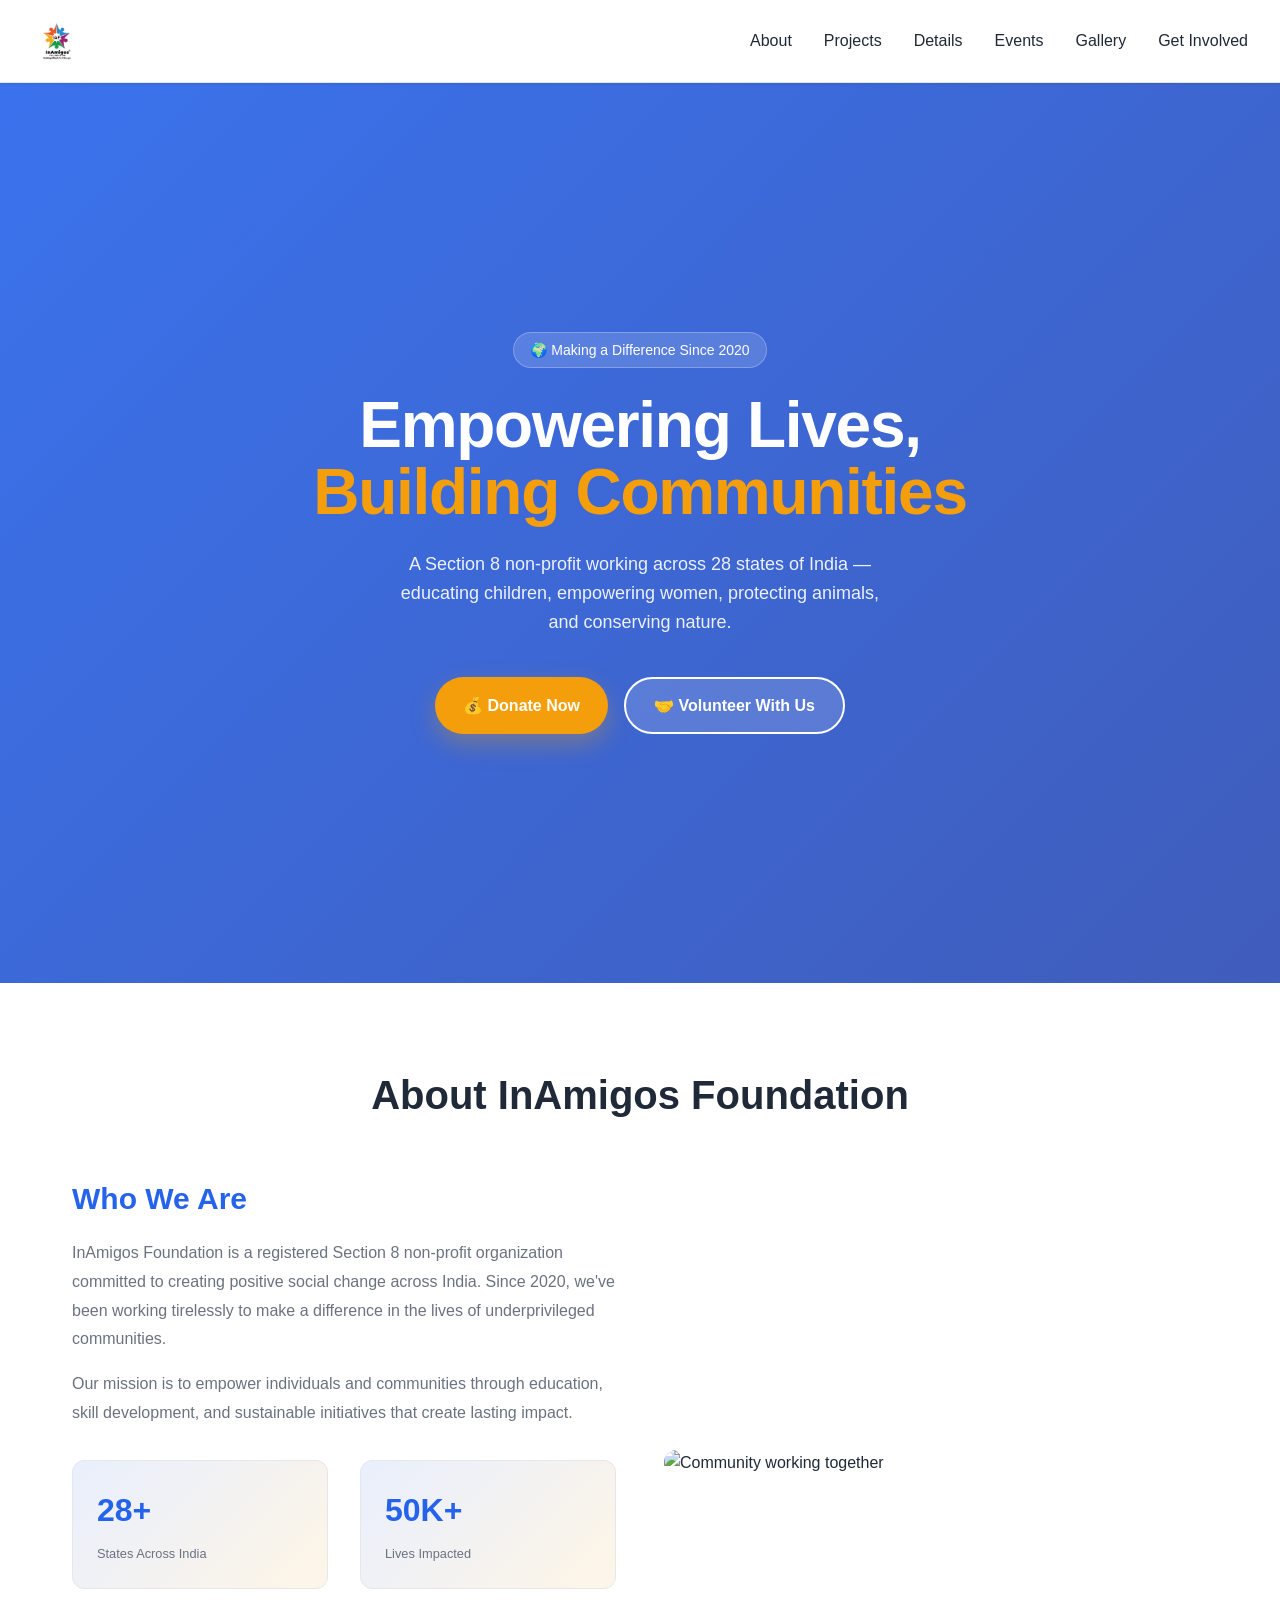
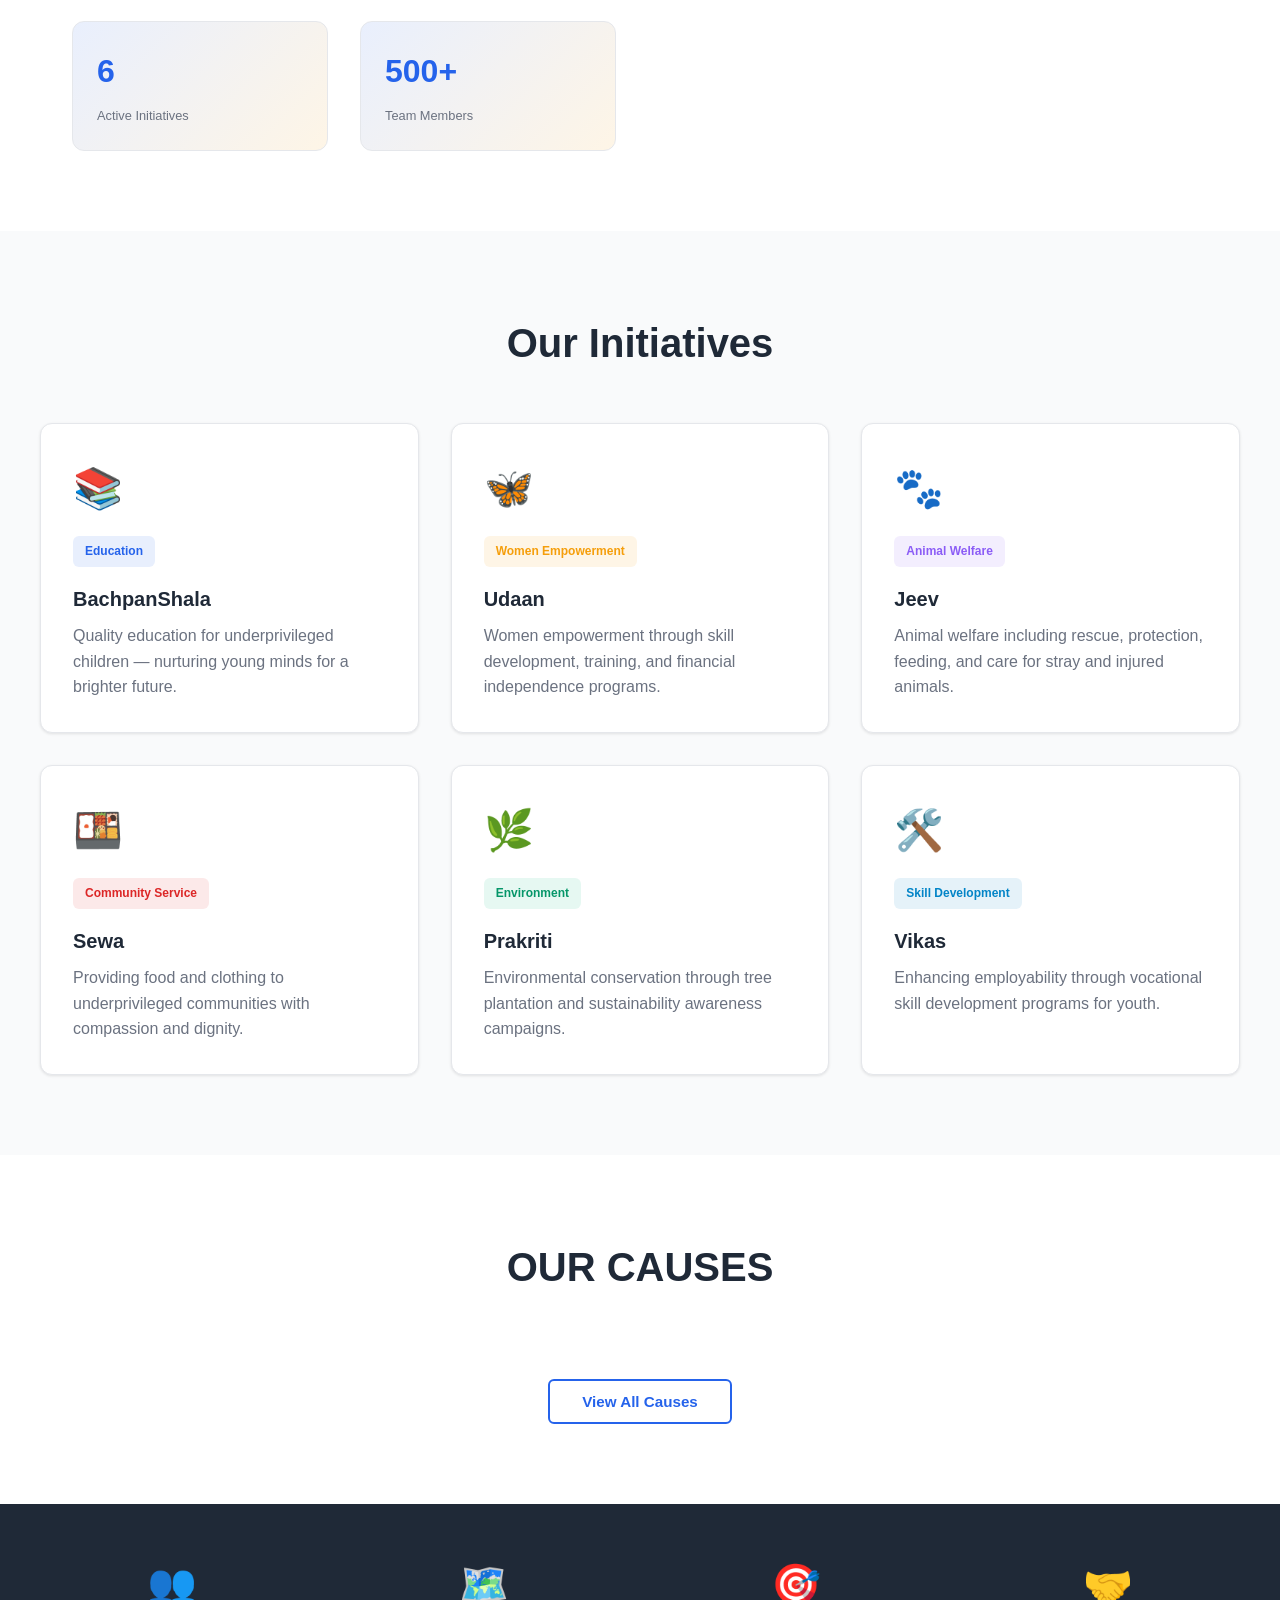
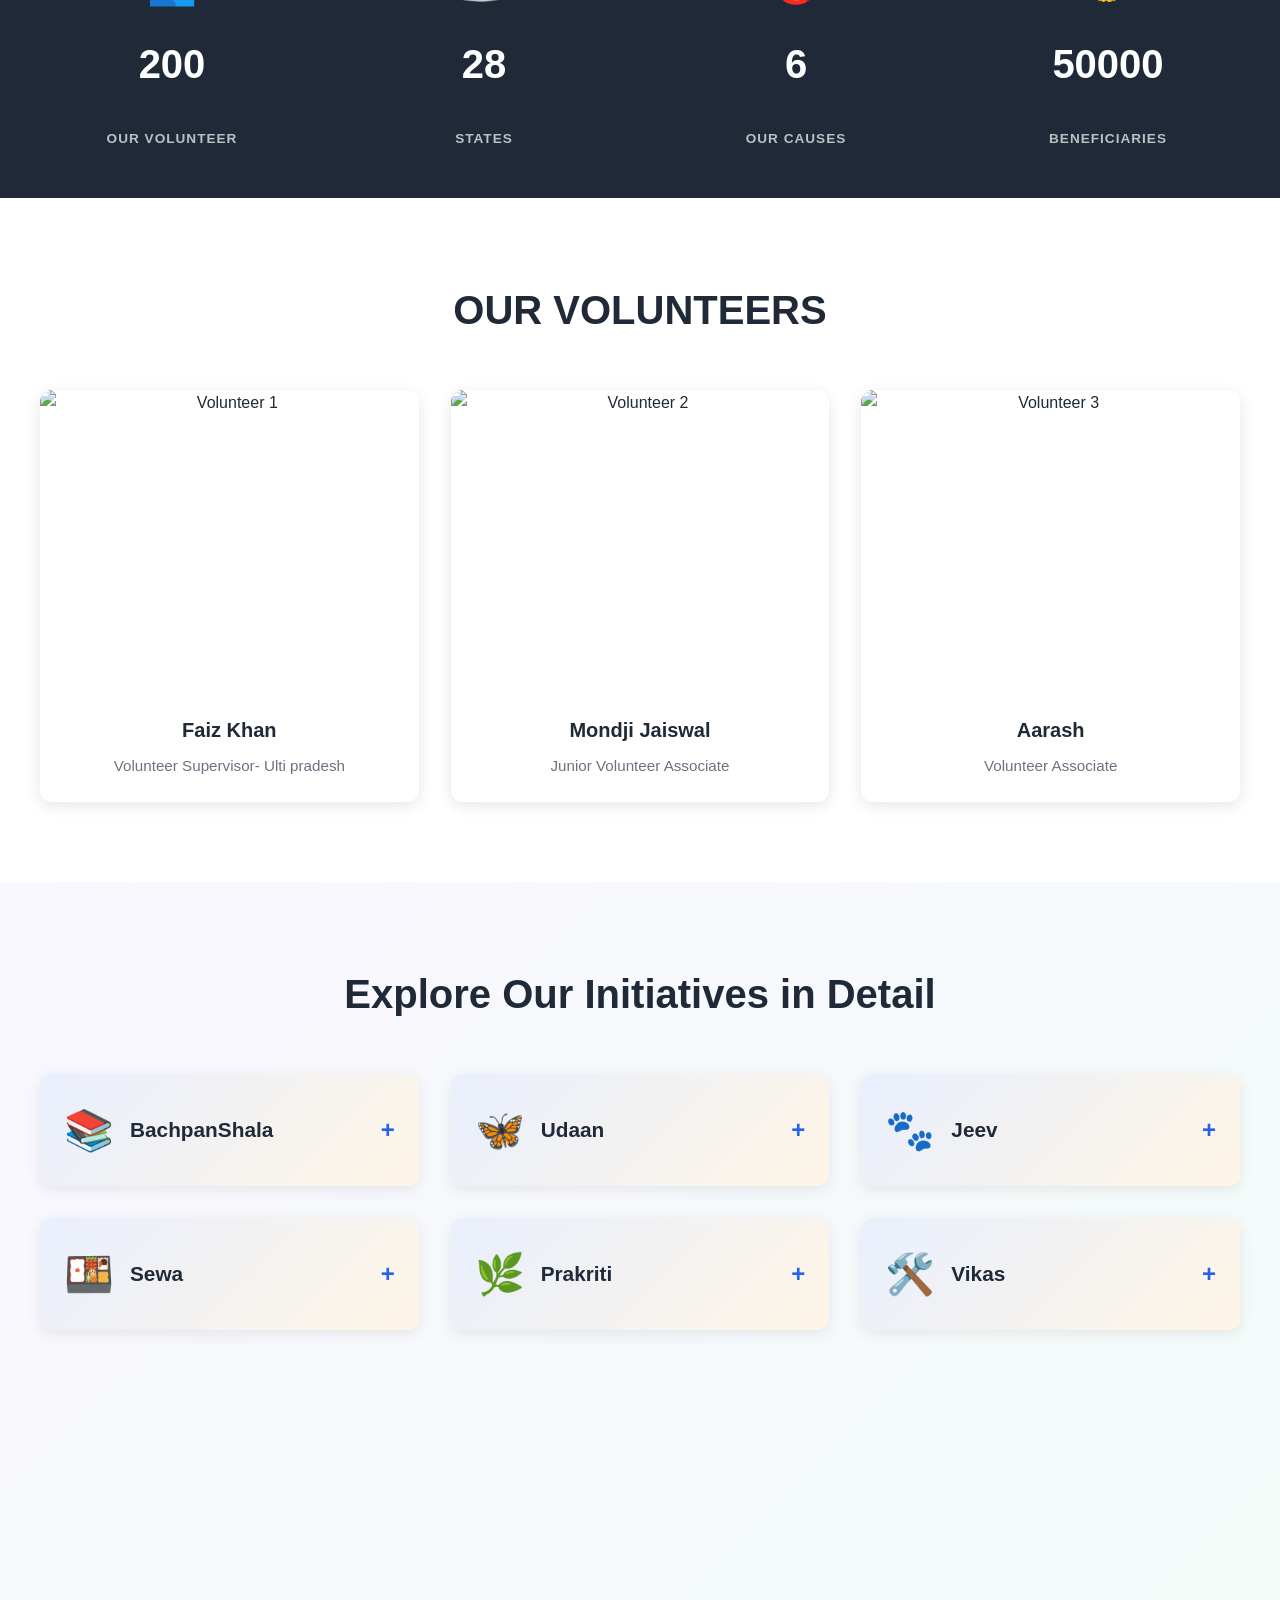
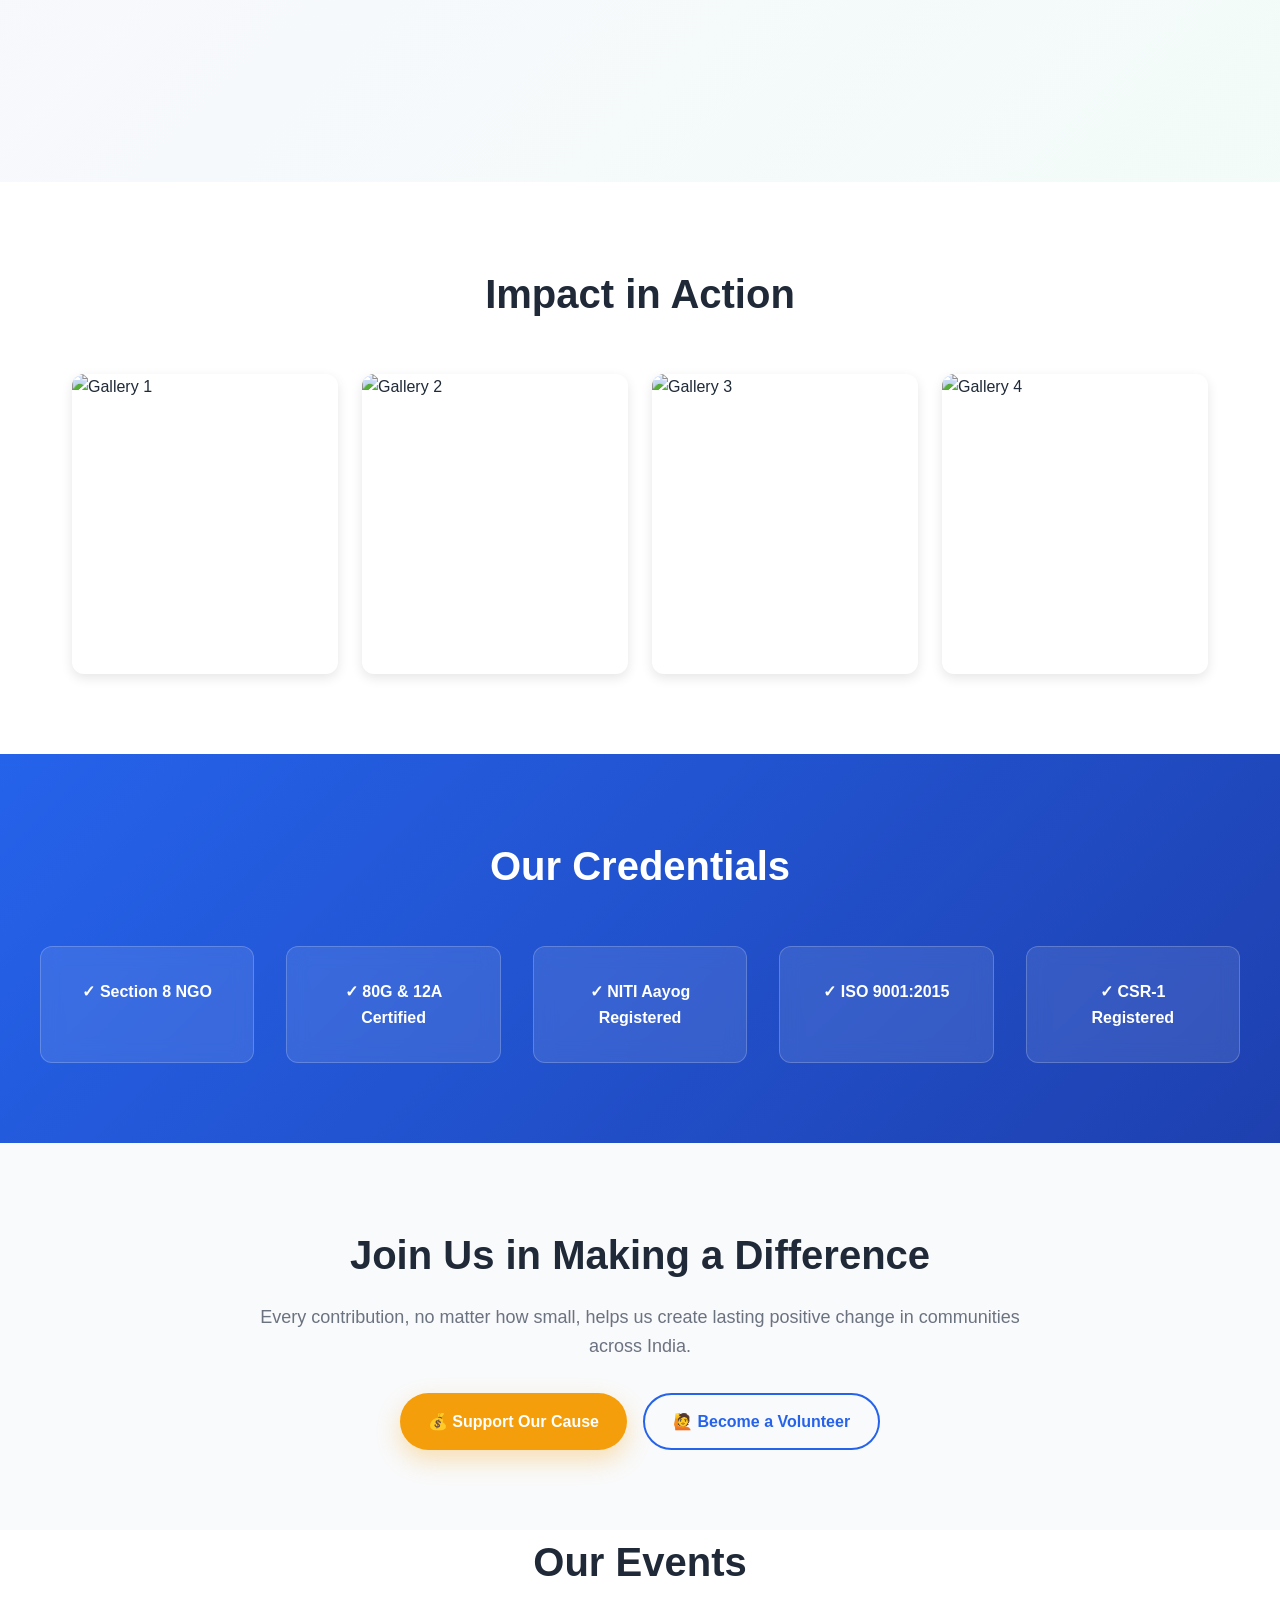
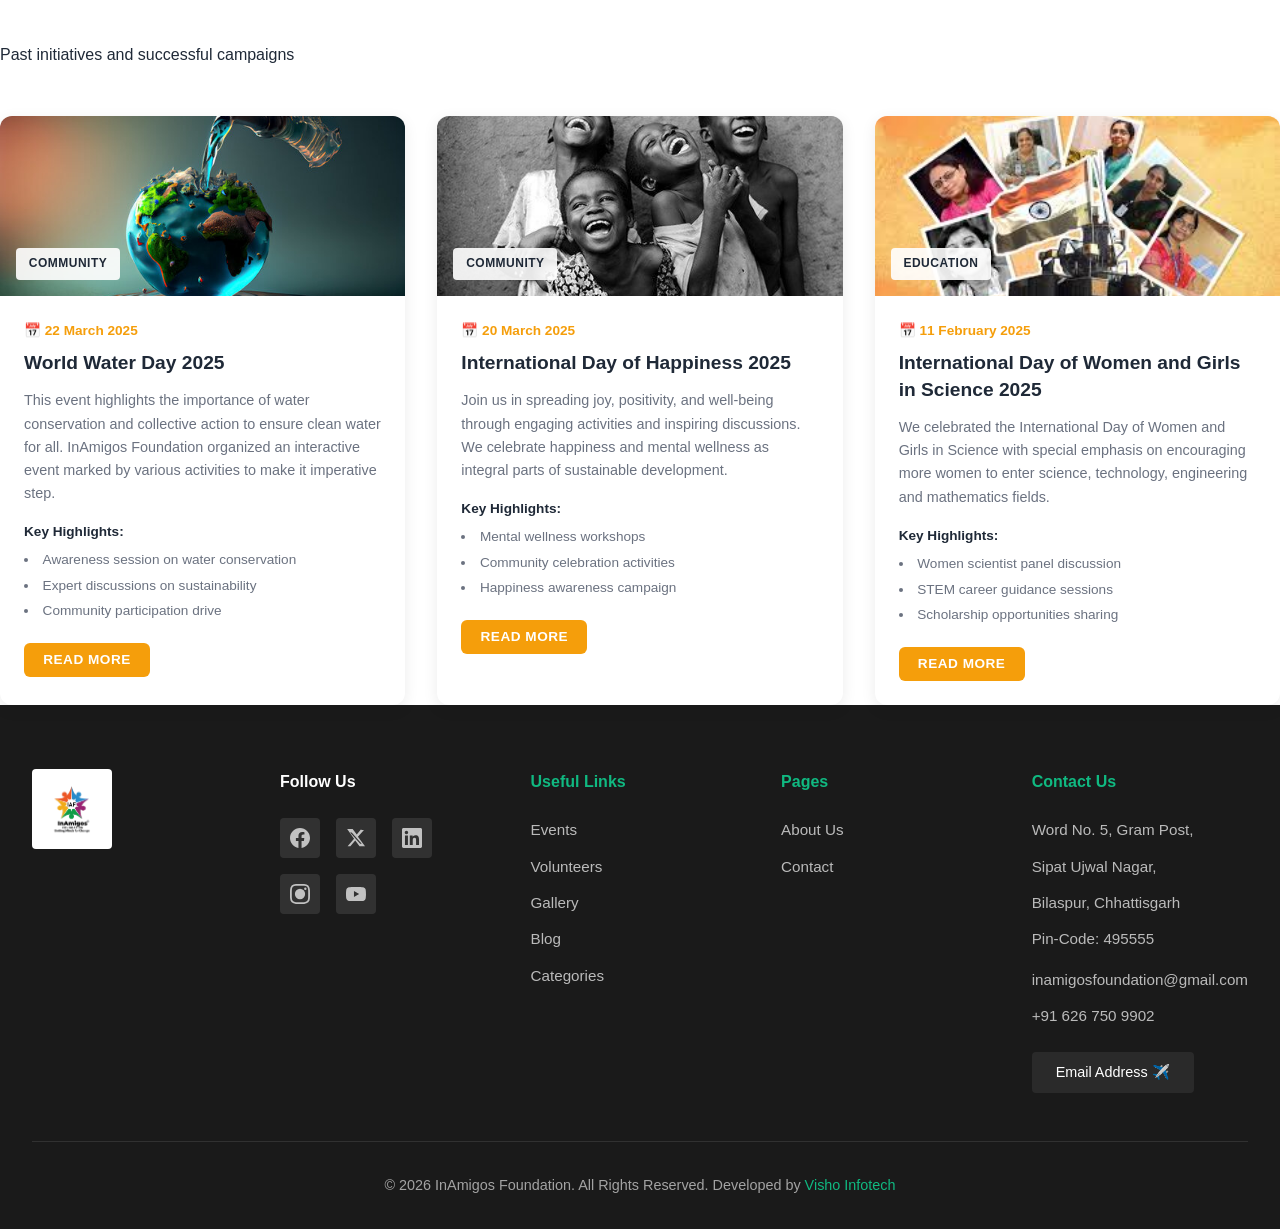
==== commit 966af97f: "Add OUR CAUSES, Statistics, and OUR VOLUNTEERS sections" ====
--- a/index.html
+++ b/index.html
@@ -134,6 +134,64 @@
         </div>
     </section>
 
+    <!-- Our Causes Section -->
+    <section class="our-causes" id="causes">
+        <div class="causes-container">
+            <h2 class="section-title reveal">OUR CAUSES</h2>
+            <button class="view-all-btn reveal">View All Causes</button>
+        </div>
+    </section>
+
+    <!-- Statistics Section -->
+    <section class="stats-section">
+        <div class="stats-container">
+            <div class="stat-item reveal">
+                <div class="stat-icon">👥</div>
+                <div class="stat-value">200</div>
+                <div class="stat-label">OUR VOLUNTEER</div>
+            </div>
+            <div class="stat-item reveal">
+                <div class="stat-icon">🗺️</div>
+                <div class="stat-value">28</div>
+                <div class="stat-label">STATES</div>
+            </div>
+            <div class="stat-item reveal">
+                <div class="stat-icon">🎯</div>
+                <div class="stat-value">6</div>
+                <div class="stat-label">OUR CAUSES</div>
+            </div>
+            <div class="stat-item reveal">
+                <div class="stat-icon">🤝</div>
+                <div class="stat-value">50000</div>
+                <div class="stat-label">BENEFICIARIES</div>
+            </div>
+        </div>
+    </section>
+
+    <!-- Our Volunteers Section -->
+    <section class="our-volunteers" id="volunteers">
+        <div class="volunteers-container">
+            <h2 class="section-title reveal">OUR VOLUNTEERS</h2>
+            <div class="volunteers-grid">
+                <div class="volunteer-card reveal">
+                    <img src="https://images.unsplash.com/photo-1507003211169-0a1dd7228f2d?w=400&h=400&fit=crop" alt="Volunteer 1" />
+                    <h3>Faiz Khan</h3>
+                    <p>Volunteer Supervisor- Ulti pradesh</p>
+                </div>
+                <div class="volunteer-card reveal">
+                    <img src="https://images.unsplash.com/photo-1494790108377-be9c29b29330?w=400&h=400&fit=crop" alt="Volunteer 2" />
+                    <h3>Mondji Jaiswal</h3>
+                    <p>Junior Volunteer Associate</p>
+                </div>
+                <div class="volunteer-card reveal">
+                    <img src="https://images.unsplash.com/photo-1500648767791-00dcc994a43e?w=400&h=400&fit=crop" alt="Volunteer 3" />
+                    <h3>Aarash</h3>
+                    <p>Volunteer Associate</p>
+                </div>
+            </div>
+        </div>
+    </section>
+
     <!-- Project Details Section -->
     <section class="project-details" id="project-details">
         <div class="project-details-container">
--- a/styles.css
+++ b/styles.css
@@ -404,6 +404,135 @@
 .project-card p {
     color: var(--text-light);
     line-height: 1.6;
+}
+
+/* Our Causes Section */
+.our-causes {
+    padding: 5rem 2rem;
+    background: white;
+    text-align: center;
+}
+
+.causes-container {
+    max-width: 1200px;
+    margin: 0 auto;
+}
+
+.view-all-btn {
+    background: transparent;
+    border: 2px solid var(--primary);
+    color: var(--primary);
+    padding: 0.75rem 2rem;
+    border-radius: 6px;
+    font-weight: 600;
+    cursor: pointer;
+    transition: all 0.3s ease;
+    font-size: 0.95rem;
+    margin-top: 2rem;
+}
+
+.view-all-btn:hover {
+    background: var(--primary);
+    color: white;
+    transform: translateY(-2px);
+    box-shadow: 0 8px 20px rgba(37, 99, 235, 0.2);
+}
+
+/* Statistics Section */
+.stats-section {
+    padding: 3rem 2rem;
+    background: #1f2937;
+    color: white;
+}
+
+.stats-container {
+    max-width: 1200px;
+    margin: 0 auto;
+    display: grid;
+    grid-template-columns: repeat(auto-fit, minmax(200px, 1fr));
+    gap: 3rem;
+    text-align: center;
+}
+
+.stat-item {
+    display: flex;
+    flex-direction: column;
+    align-items: center;
+    gap: 1rem;
+}
+
+.stat-item .stat-icon {
+    font-size: 2.5rem;
+}
+
+.stat-item .stat-value {
+    font-size: 2.5rem;
+    font-weight: 800;
+    color: white;
+}
+
+.stat-item .stat-label {
+    font-size: 0.85rem;
+    letter-spacing: 1px;
+    color: rgba(255, 255, 255, 0.7);
+    text-transform: uppercase;
+    font-weight: 600;
+}
+
+/* Our Volunteers Section */
+.our-volunteers {
+    padding: 5rem 2rem;
+    background: white;
+}
+
+.volunteers-container {
+    max-width: 1200px;
+    margin: 0 auto;
+}
+
+.our-volunteers .section-title {
+    text-align: center;
+    margin-bottom: 3rem;
+}
+
+.volunteers-grid {
+    display: grid;
+    grid-template-columns: repeat(auto-fit, minmax(280px, 1fr));
+    gap: 2rem;
+}
+
+.volunteer-card {
+    background: white;
+    border-radius: 12px;
+    overflow: hidden;
+    box-shadow: 0 4px 15px rgba(0, 0, 0, 0.1);
+    transition: all 0.3s ease;
+    text-align: center;
+}
+
+.volunteer-card:hover {
+    transform: translateY(-8px);
+    box-shadow: 0 12px 30px rgba(0, 0, 0, 0.15);
+}
+
+.volunteer-card img {
+    width: 100%;
+    height: 300px;
+    object-fit: cover;
+    display: block;
+}
+
+.volunteer-card h3 {
+    font-size: 1.25rem;
+    color: var(--foreground);
+    margin: 1.5rem 1rem 0.5rem;
+    font-weight: 700;
+}
+
+.volunteer-card p {
+    color: var(--text-light);
+    padding: 0 1rem 1.5rem;
+    font-size: 0.95rem;
 }
 
 /* Gallery Section */
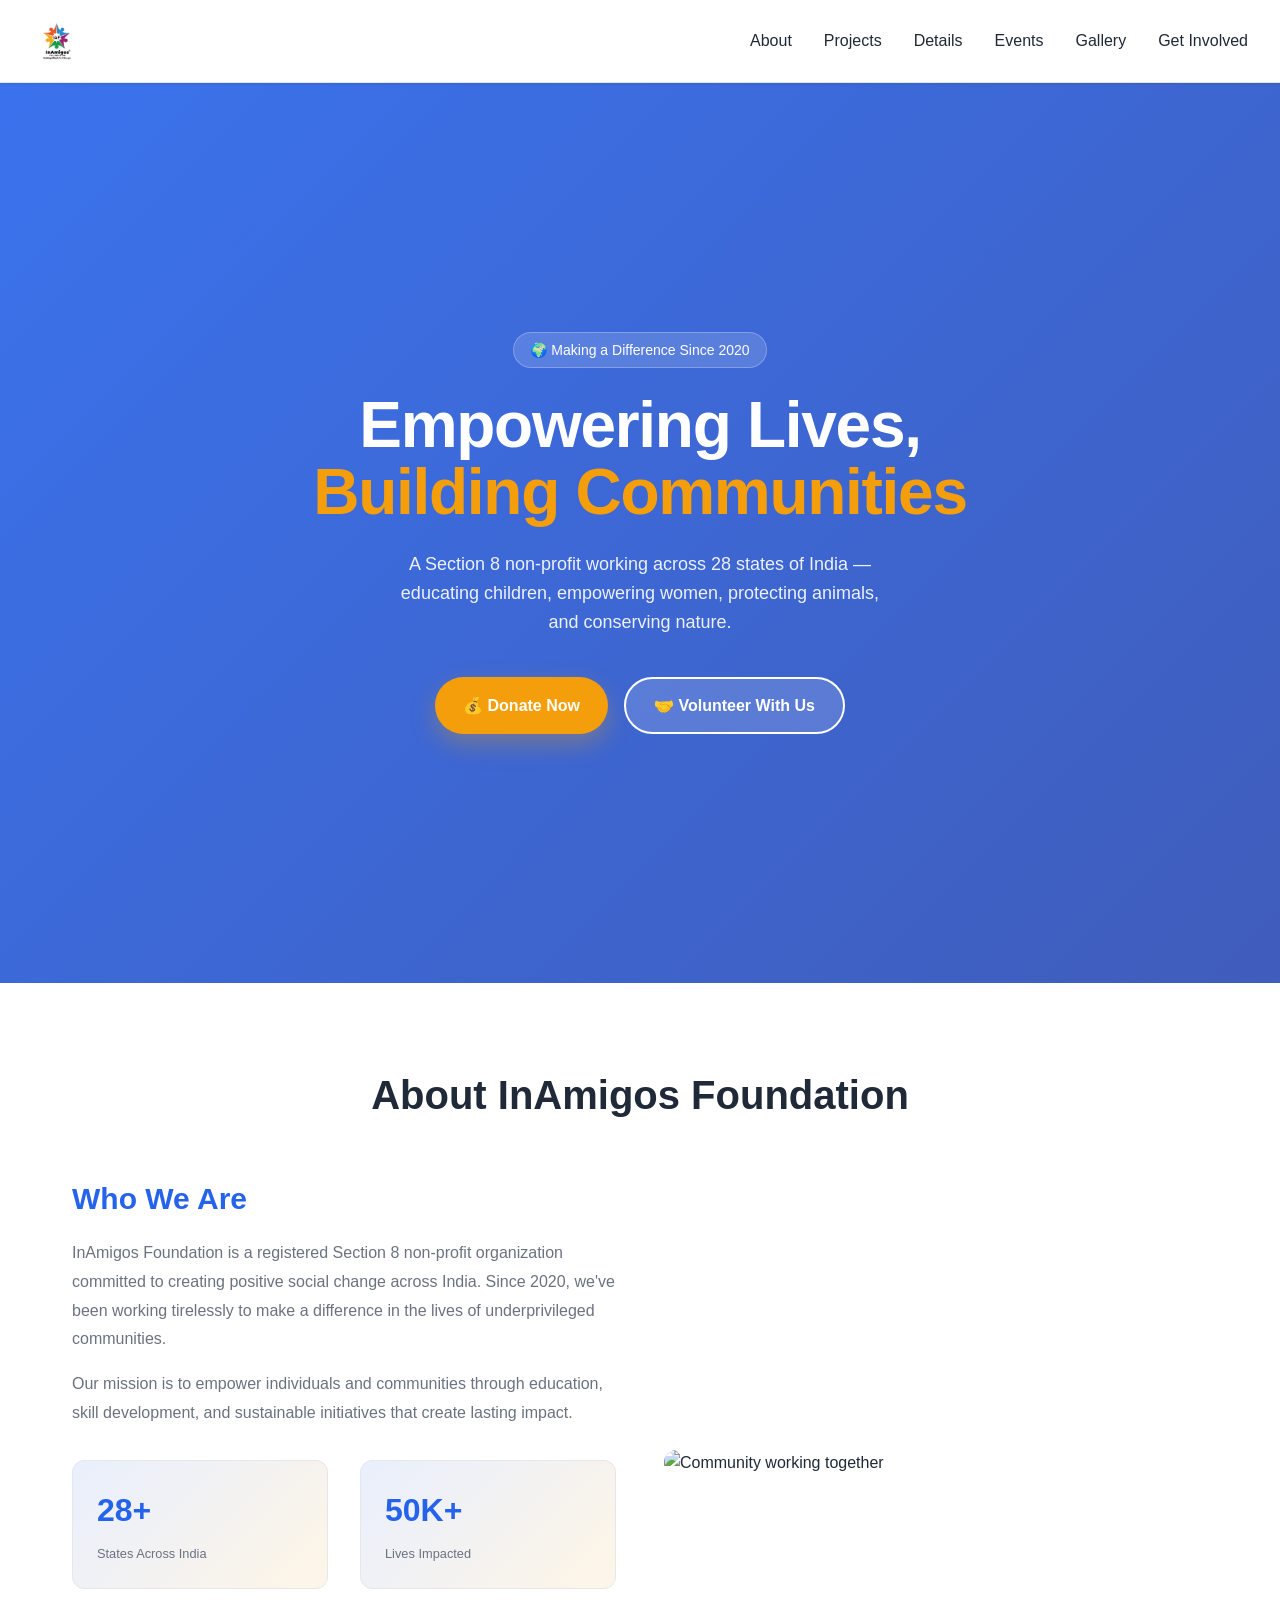
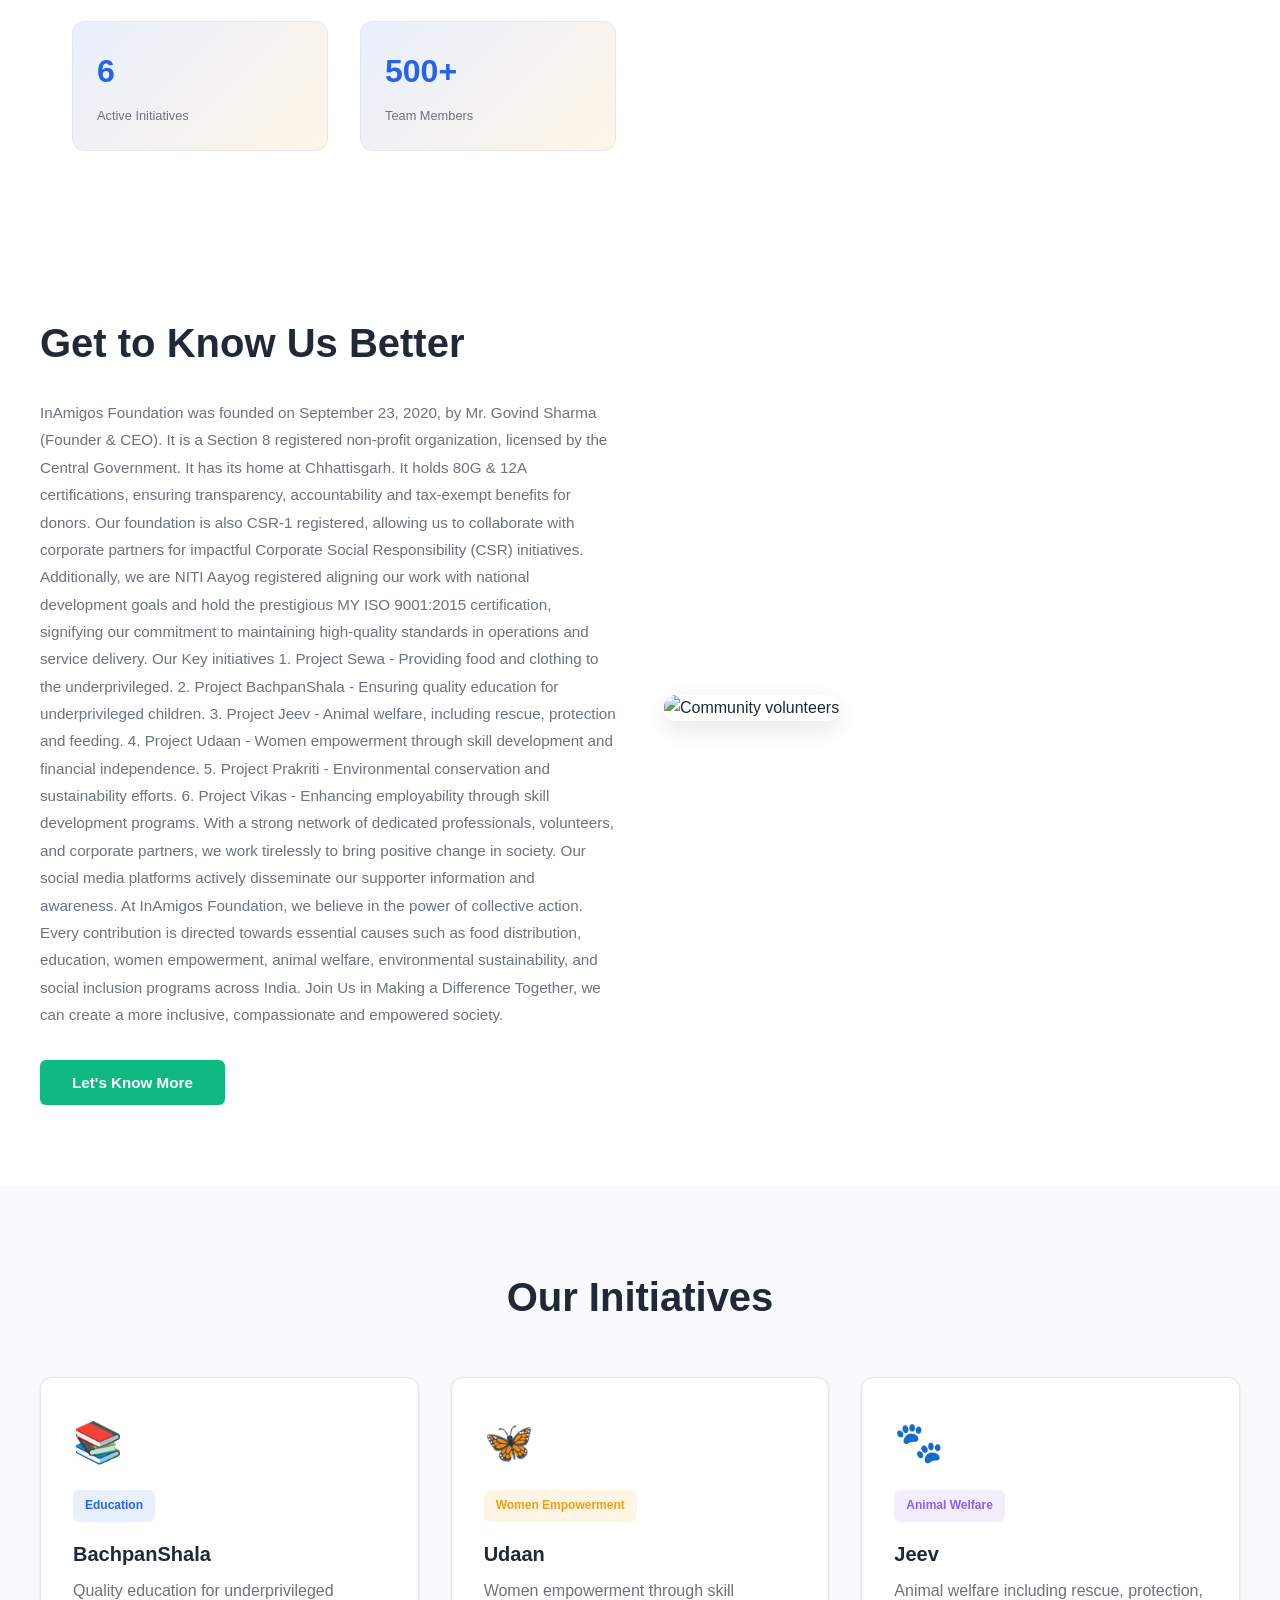
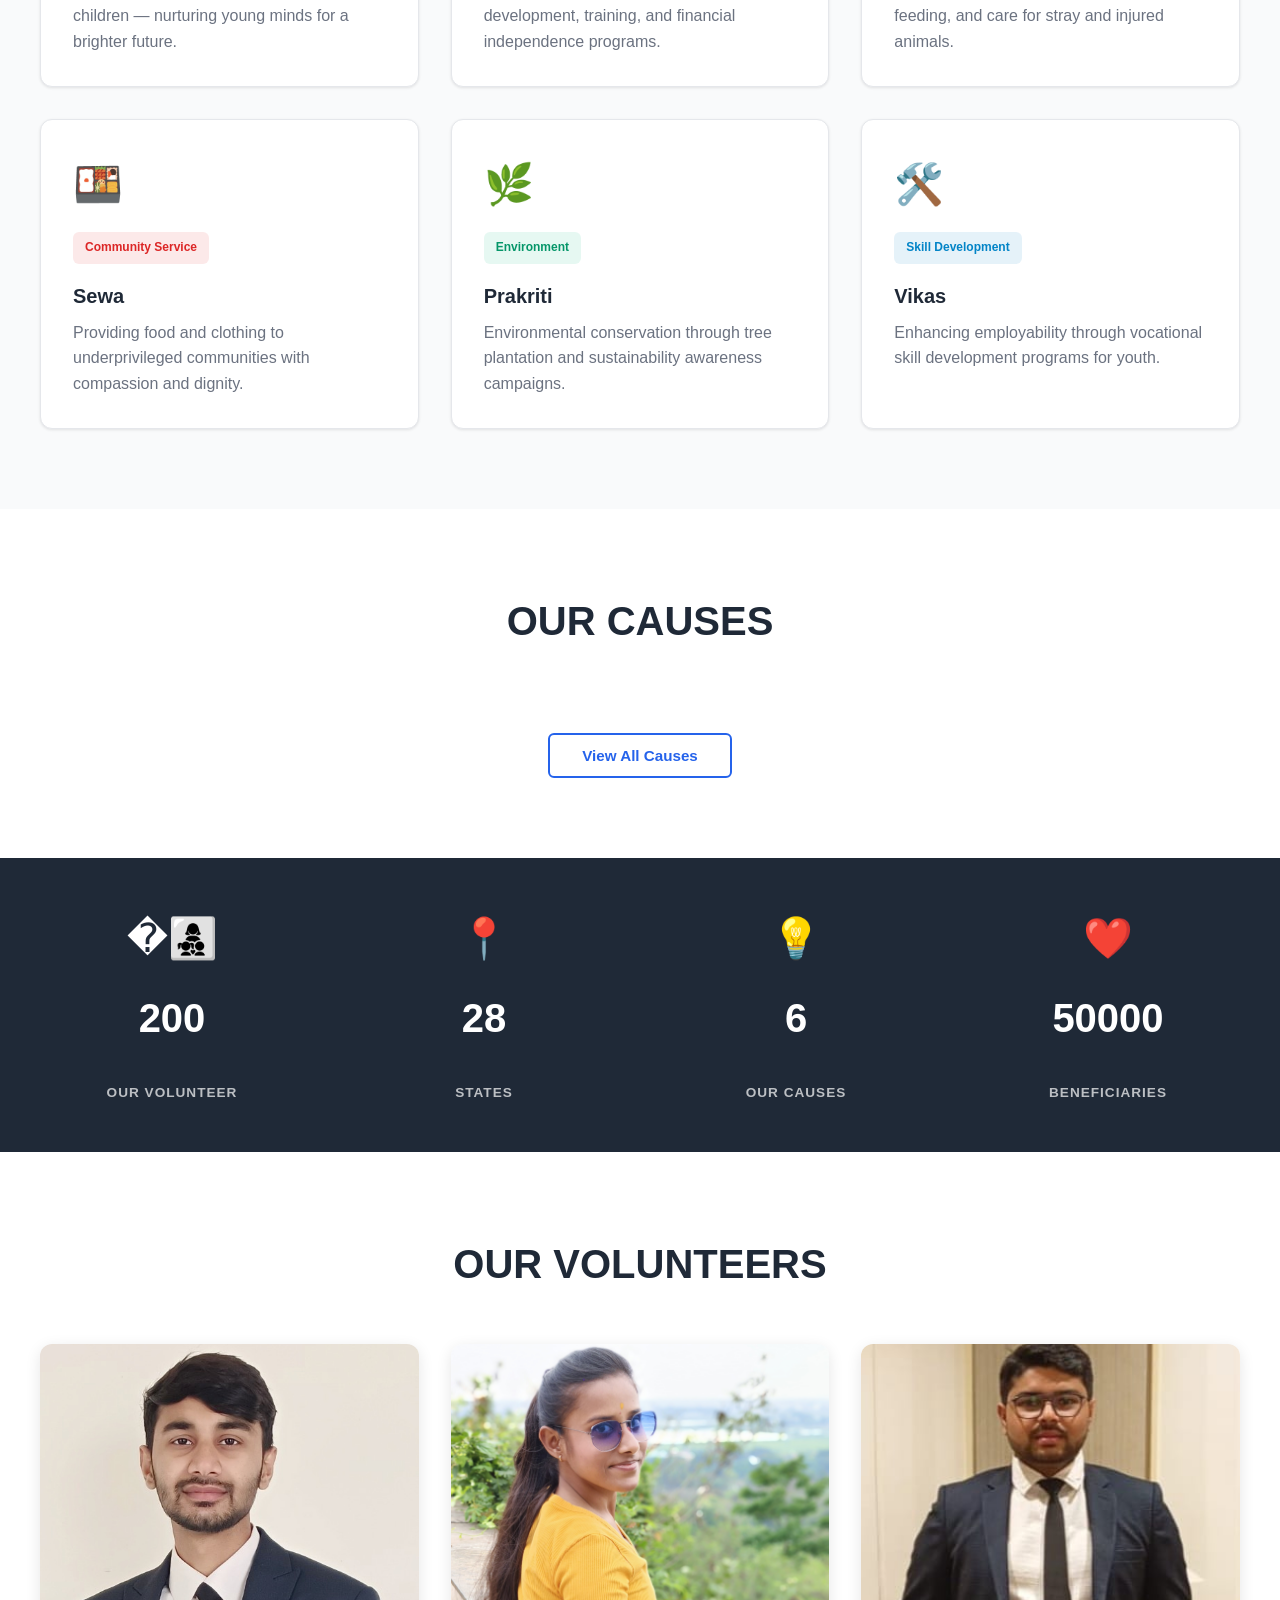
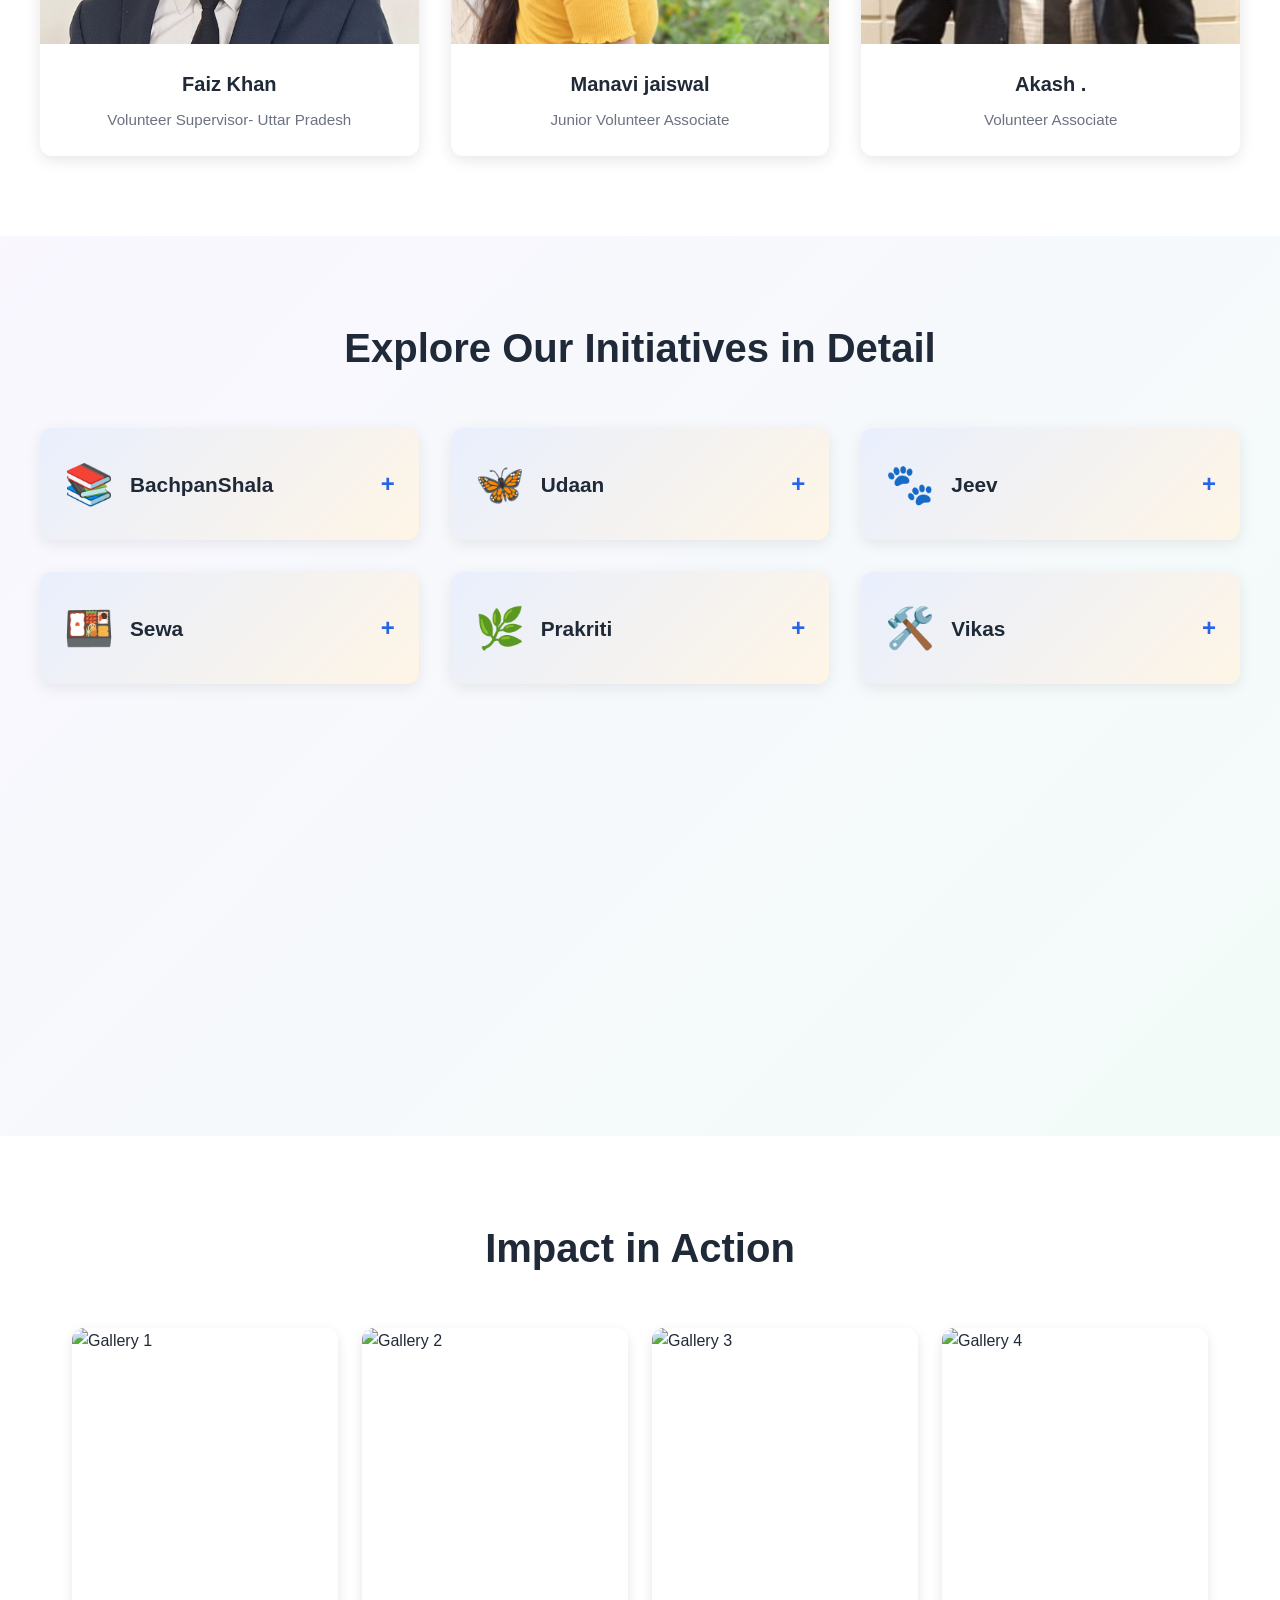
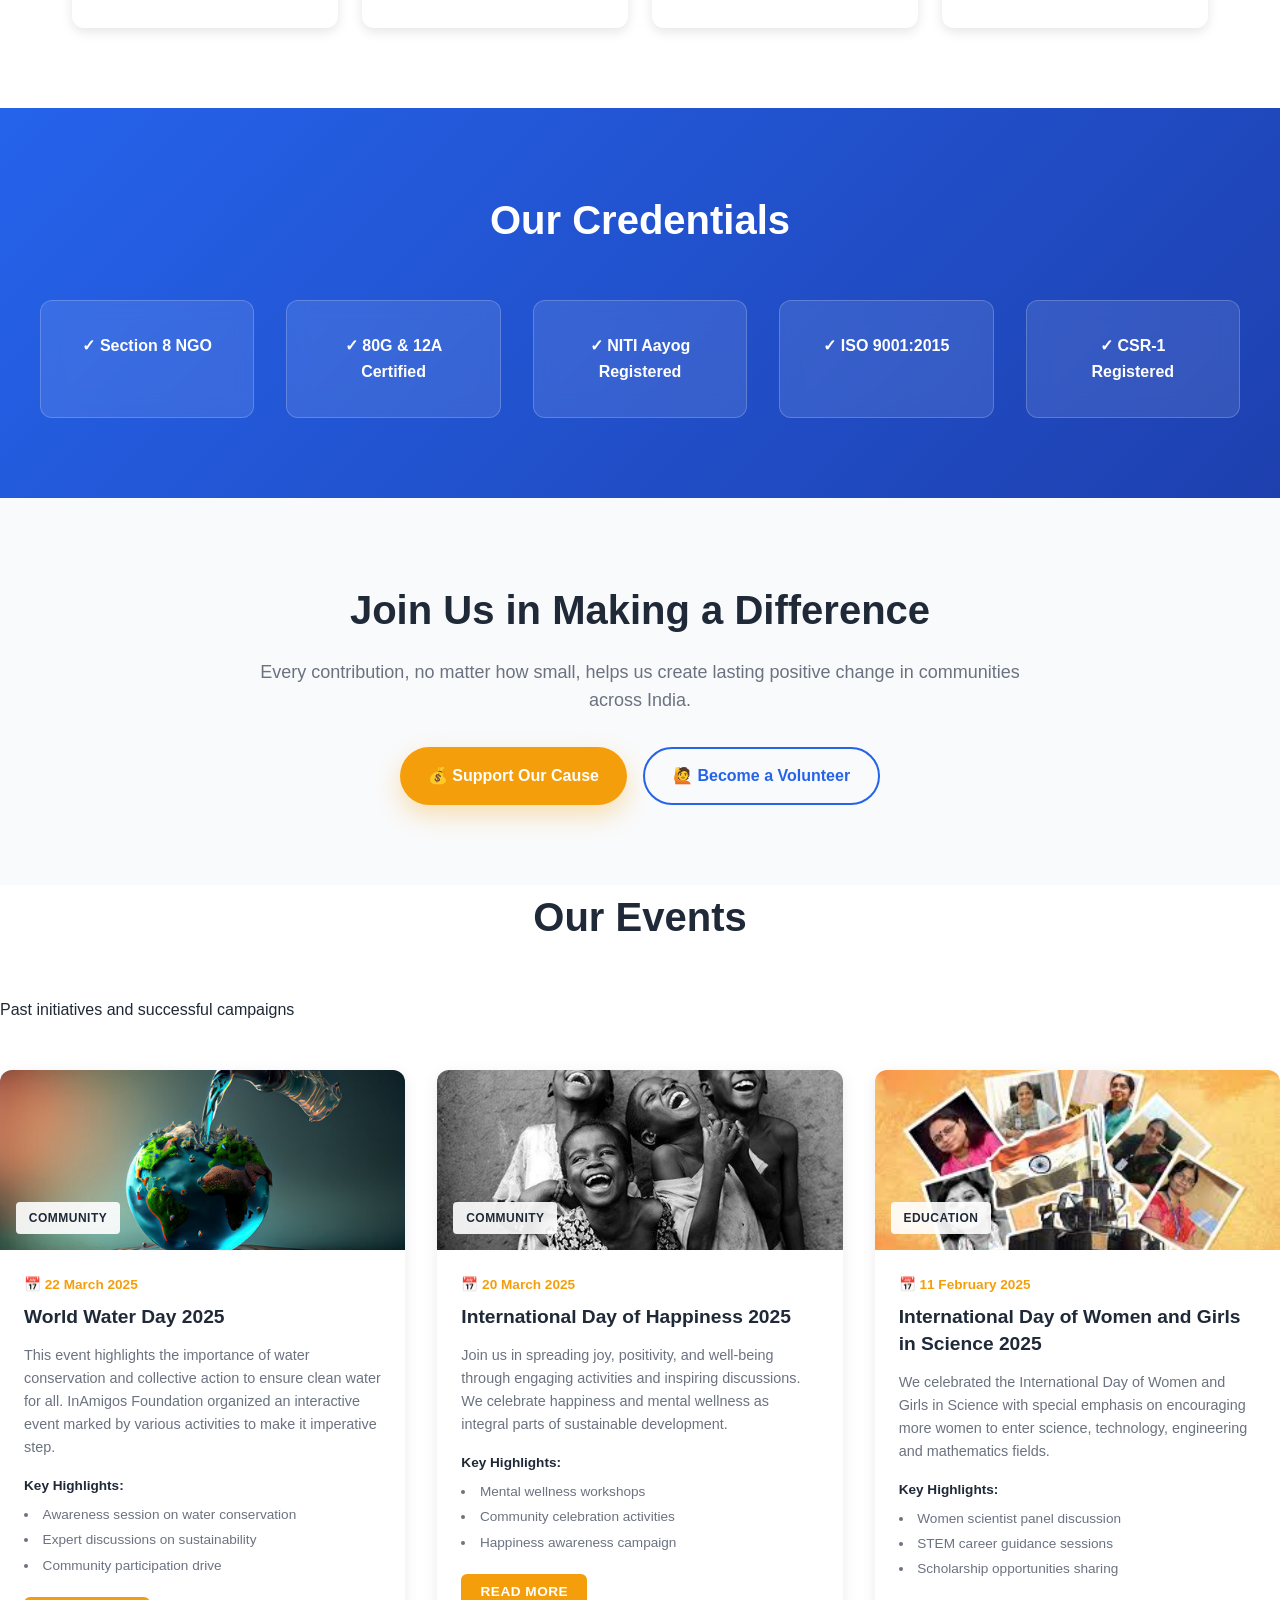
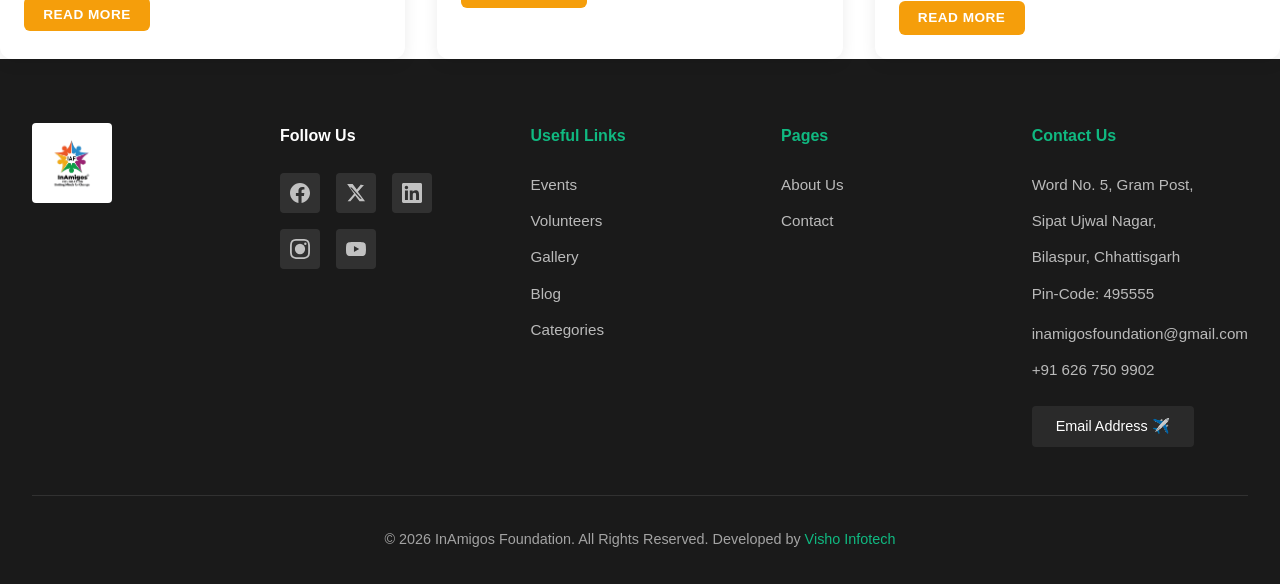
==== commit 4efc1559: "Update: Add Get to Know Us section, volunteers with real images, improved icons, and image positioni" ====
--- a/index.html
+++ b/index.html
@@ -89,6 +89,20 @@
         </div>
     </section>
 
+    <!-- Get to Know Us Better Section -->
+    <section class="get-to-know-us" id="get-to-know-us">
+        <div class="get-to-know-container">
+            <div class="get-to-know-content reveal">
+                <h2>Get to Know Us Better</h2>
+                <p>InAmigos Foundation was founded on September 23, 2020, by Mr. Govind Sharma (Founder & CEO). It is a Section 8 registered non-profit organization, licensed by the Central Government. It has its home at Chhattisgarh. It holds 80G & 12A certifications, ensuring transparency, accountability and tax-exempt benefits for donors. Our foundation is also CSR-1 registered, allowing us to collaborate with corporate partners for impactful Corporate Social Responsibility (CSR) initiatives. Additionally, we are NITI Aayog registered aligning our work with national development goals and hold the prestigious MY ISO 9001:2015 certification, signifying our commitment to maintaining high-quality standards in operations and service delivery. Our Key initiatives 1. Project Sewa - Providing food and clothing to the underprivileged. 2. Project BachpanShala - Ensuring quality education for underprivileged children. 3. Project Jeev - Animal welfare, including rescue, protection and feeding. 4. Project Udaan - Women empowerment through skill development and financial independence. 5. Project Prakriti - Environmental conservation and sustainability efforts. 6. Project Vikas - Enhancing employability through skill development programs. With a strong network of dedicated professionals, volunteers, and corporate partners, we work tirelessly to bring positive change in society. Our social media platforms actively disseminate our supporter information and awareness. At InAmigos Foundation, we believe in the power of collective action. Every contribution is directed towards essential causes such as food distribution, education, women empowerment, animal welfare, environmental sustainability, and social inclusion programs across India. Join Us in Making a Difference Together, we can create a more inclusive, compassionate and empowered society.</p>
+                <button class="know-more-btn">Let's Know More</button>
+            </div>
+            <div class="get-to-know-image reveal">
+                <img src="https://images.unsplash.com/photo-1529156069898-49953e39b3ac?w=500&h=400&fit=crop" alt="Community volunteers" />
+            </div>
+        </div>
+    </section>
+
     <!-- Projects Section -->
     <section class="projects" id="projects">
         <div class="projects-container">
@@ -146,22 +160,22 @@
     <section class="stats-section">
         <div class="stats-container">
             <div class="stat-item reveal">
-                <div class="stat-icon">👥</div>
+                <div class="stat-icon">�‍👩‍👧‍👦</div>
                 <div class="stat-value">200</div>
                 <div class="stat-label">OUR VOLUNTEER</div>
             </div>
             <div class="stat-item reveal">
-                <div class="stat-icon">🗺️</div>
+                <div class="stat-icon">📍</div>
                 <div class="stat-value">28</div>
                 <div class="stat-label">STATES</div>
             </div>
             <div class="stat-item reveal">
-                <div class="stat-icon">🎯</div>
+                <div class="stat-icon">💡</div>
                 <div class="stat-value">6</div>
                 <div class="stat-label">OUR CAUSES</div>
             </div>
             <div class="stat-item reveal">
-                <div class="stat-icon">🤝</div>
+                <div class="stat-icon">❤️</div>
                 <div class="stat-value">50000</div>
                 <div class="stat-label">BENEFICIARIES</div>
             </div>
@@ -174,18 +188,18 @@
             <h2 class="section-title reveal">OUR VOLUNTEERS</h2>
             <div class="volunteers-grid">
                 <div class="volunteer-card reveal">
-                    <img src="https://images.unsplash.com/photo-1507003211169-0a1dd7228f2d?w=400&h=400&fit=crop" alt="Volunteer 1" />
+                    <img src="Faiz Khan.jpg" alt="Faiz Khan" />
                     <h3>Faiz Khan</h3>
-                    <p>Volunteer Supervisor- Ulti pradesh</p>
+                    <p>Volunteer Supervisor- Uttar Pradesh</p>
                 </div>
                 <div class="volunteer-card reveal">
-                    <img src="https://images.unsplash.com/photo-1494790108377-be9c29b29330?w=400&h=400&fit=crop" alt="Volunteer 2" />
-                    <h3>Mondji Jaiswal</h3>
+                    <img src="Manavi jaiswal.jpg" alt="Manavi Jaiswal" />
+                    <h3>Manavi jaiswal</h3>
                     <p>Junior Volunteer Associate</p>
                 </div>
                 <div class="volunteer-card reveal">
-                    <img src="https://images.unsplash.com/photo-1500648767791-00dcc994a43e?w=400&h=400&fit=crop" alt="Volunteer 3" />
-                    <h3>Aarash</h3>
+                    <img src="Akash.jpg" alt="Akash" />
+                    <h3>Akash .</h3>
                     <p>Volunteer Associate</p>
                 </div>
             </div>
--- a/styles.css
+++ b/styles.css
@@ -345,6 +345,69 @@
     }
 }
 
+/* Get to Know Us Better Section */
+.get-to-know-us {
+    padding: 5rem 2rem;
+    background: white;
+}
+
+.get-to-know-container {
+    max-width: 1200px;
+    margin: 0 auto;
+    display: grid;
+    grid-template-columns: 1fr 1fr;
+    gap: 3rem;
+    align-items: center;
+}
+
+.get-to-know-content h2 {
+    font-size: 2.5rem;
+    font-weight: 800;
+    color: var(--foreground);
+    margin-bottom: 1.5rem;
+}
+
+.get-to-know-content p {
+    color: var(--text-light);
+    line-height: 1.8;
+    margin-bottom: 2rem;
+    font-size: 0.95rem;
+}
+
+.know-more-btn {
+    background: var(--success);
+    color: white;
+    border: none;
+    padding: 0.875rem 2rem;
+    border-radius: 6px;
+    font-weight: 600;
+    cursor: pointer;
+    transition: all 0.3s ease;
+    font-size: 0.95rem;
+}
+
+.know-more-btn:hover {
+    background: #059669;
+    transform: translateY(-2px);
+    box-shadow: 0 8px 20px rgba(16, 185, 129, 0.2);
+}
+
+.get-to-know-image img {
+    width: 100%;
+    border-radius: 12px;
+    box-shadow: 0 8px 24px rgba(0, 0, 0, 0.1);
+}
+
+@media (max-width: 768px) {
+    .get-to-know-container {
+        grid-template-columns: 1fr;
+    }
+
+    .get-to-know-content h2 {
+        font-size: 1.75rem;
+    }
+}
+
 /* Projects Section */
 .projects {
     padding: 5rem 2rem;
@@ -519,7 +582,16 @@
     width: 100%;
     height: 300px;
     object-fit: cover;
+    object-position: 50% 30%;
     display: block;
+}
+
+.volunteer-card:nth-child(1) img {
+    object-position: 50% 10%;
+}
+
+.volunteer-card:nth-child(3) img {
+    object-position: 50% 10%;
 }
 
 .volunteer-card h3 {
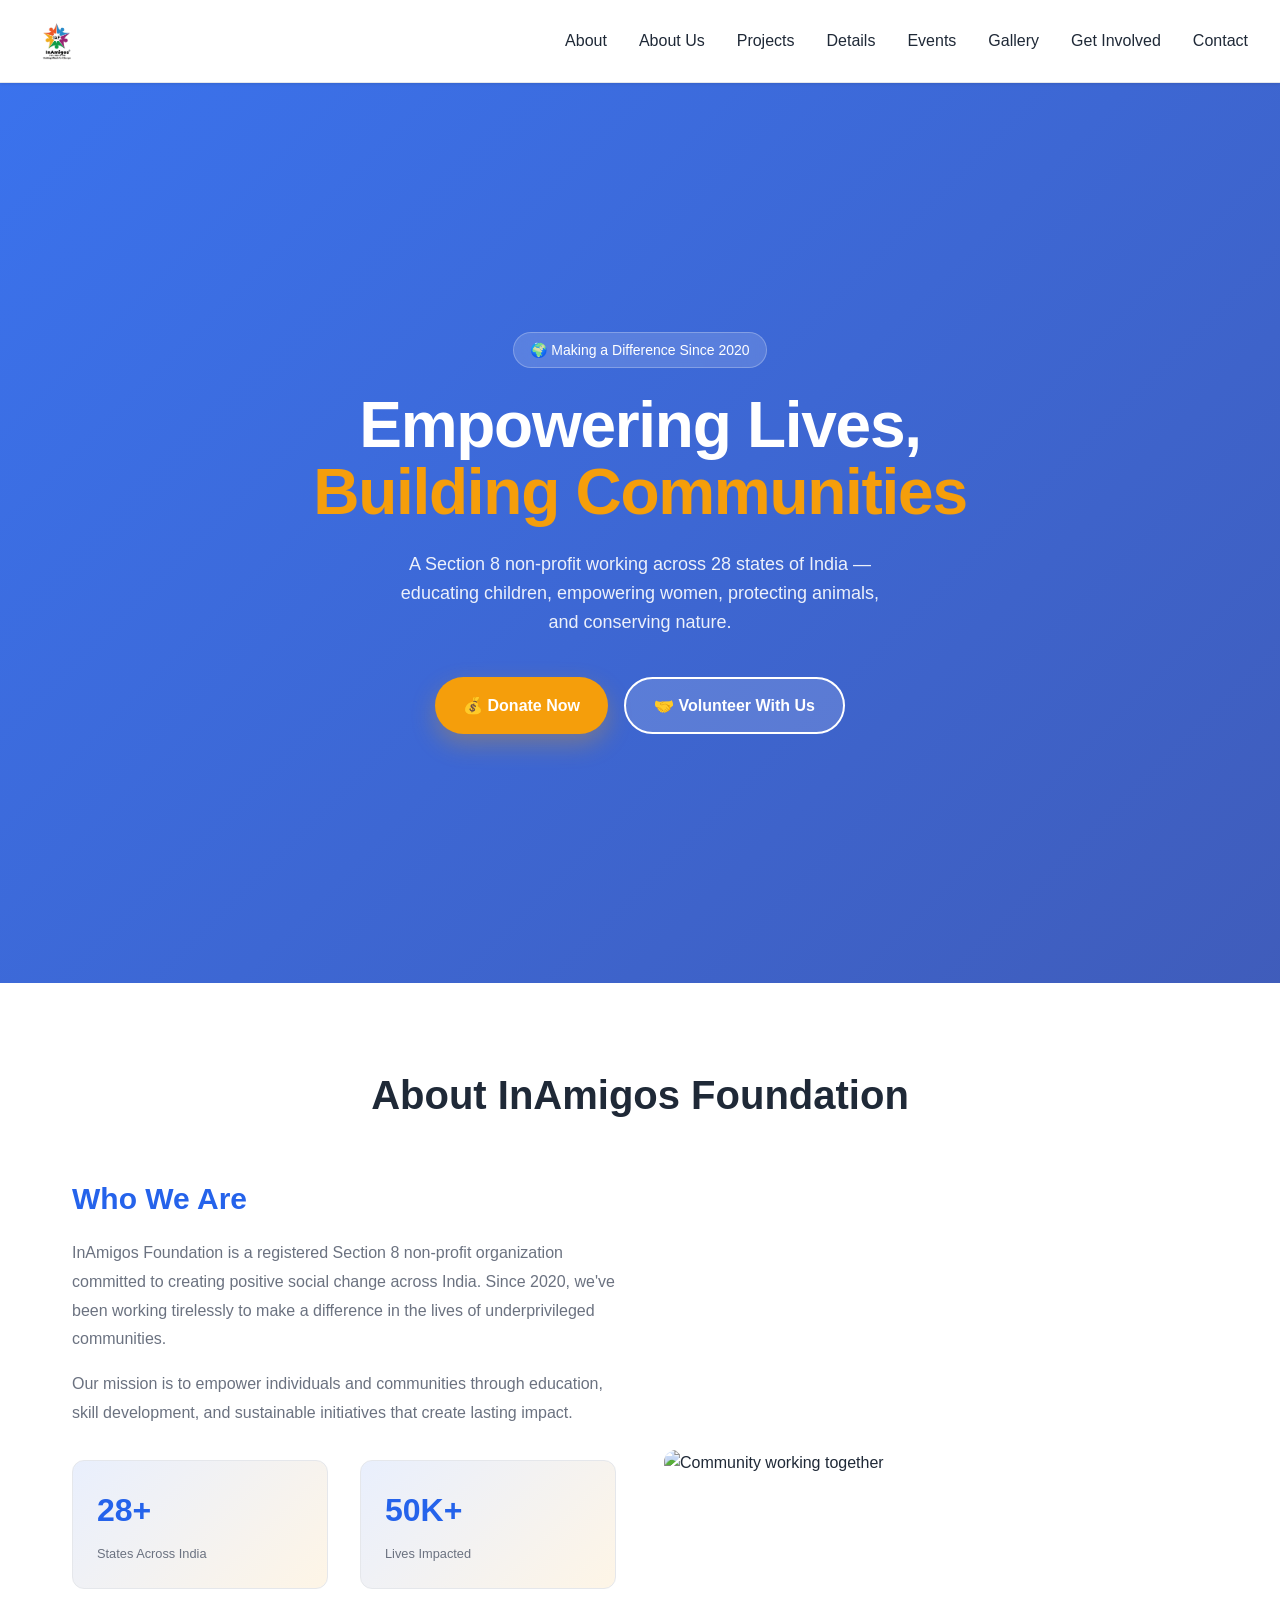
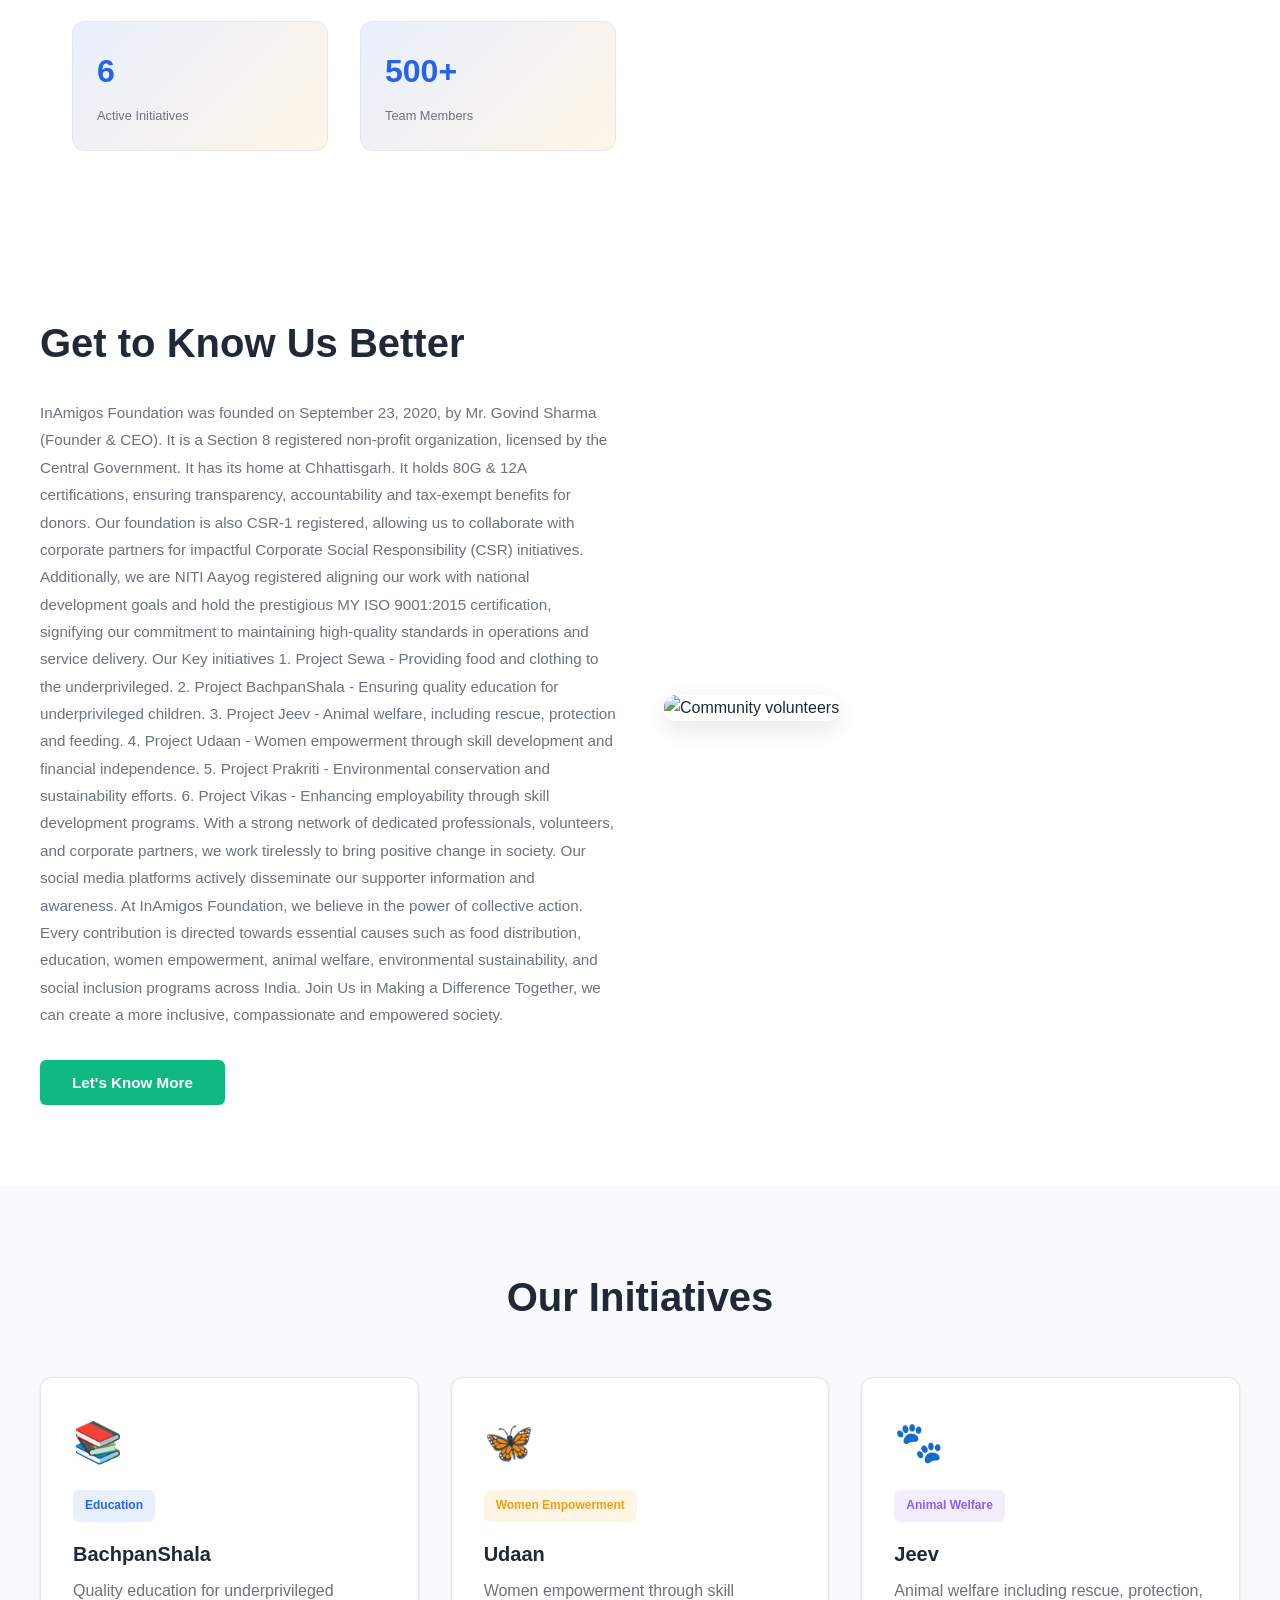
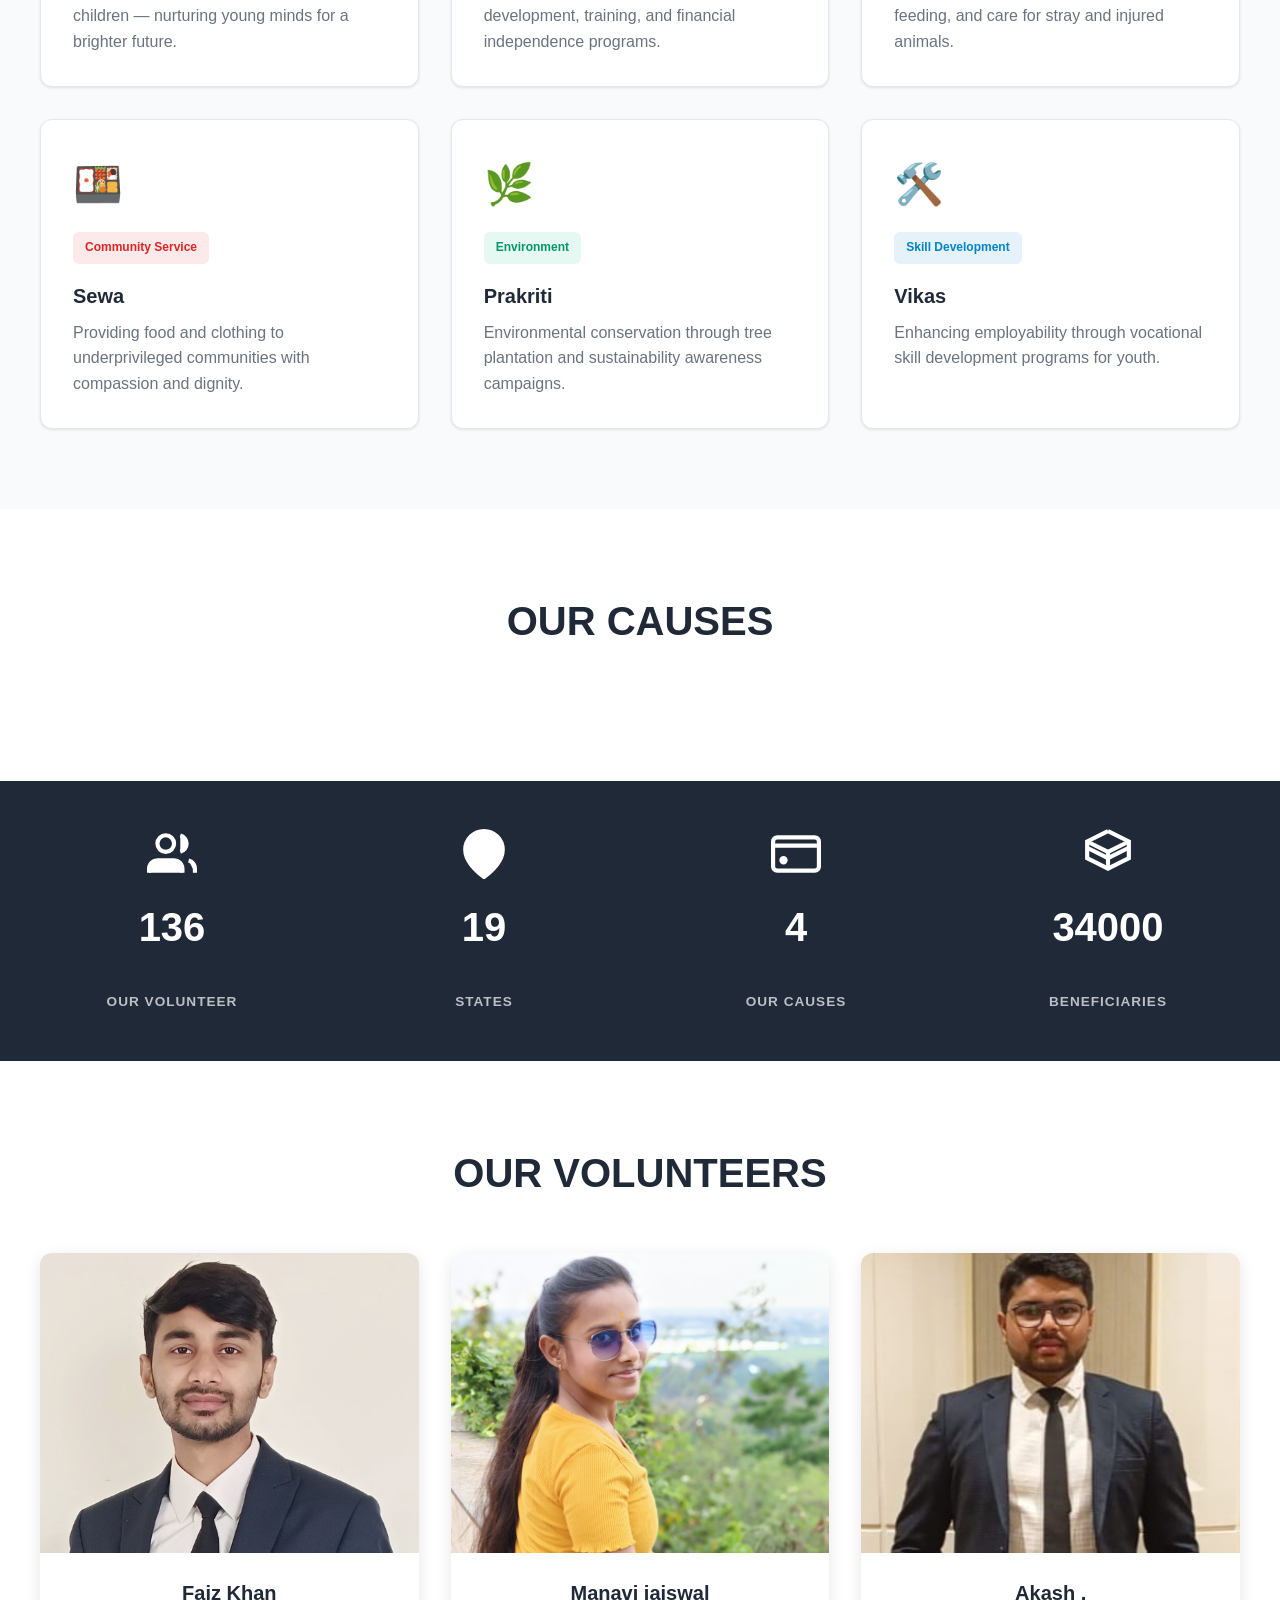
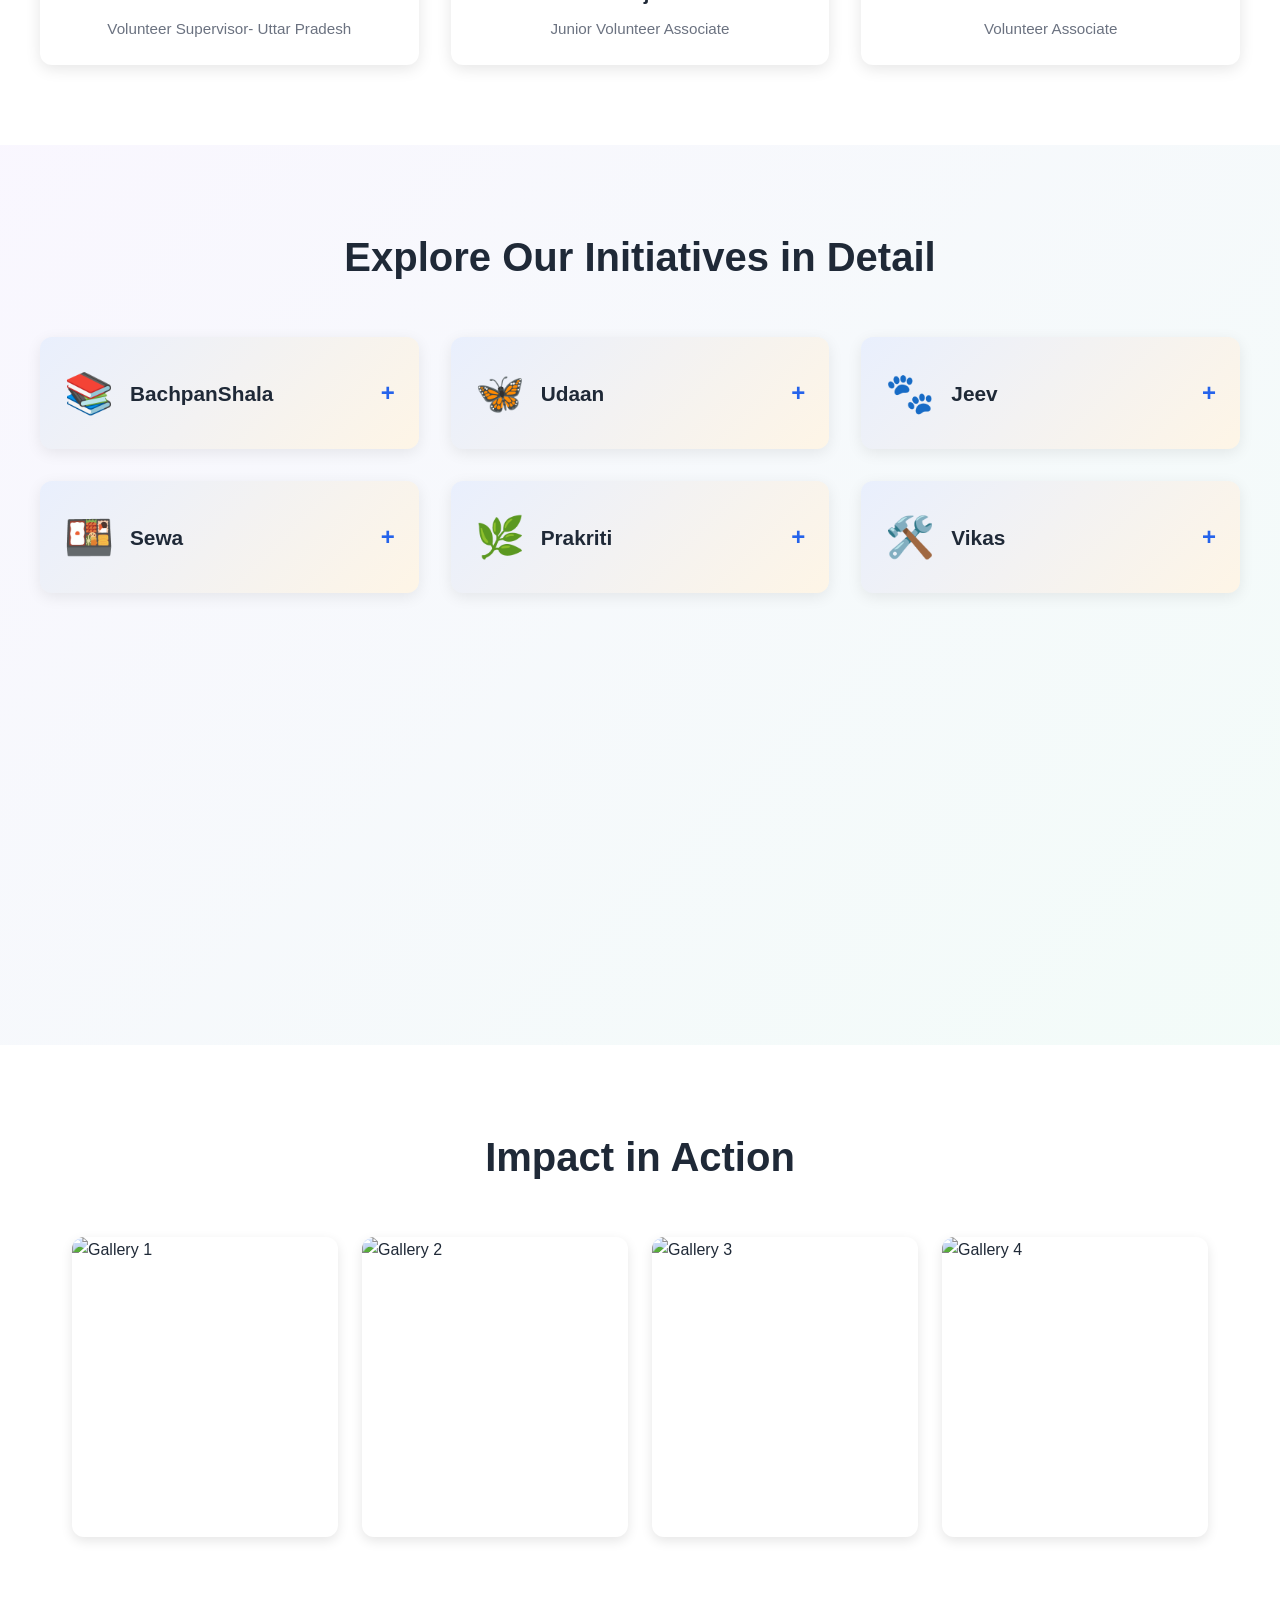
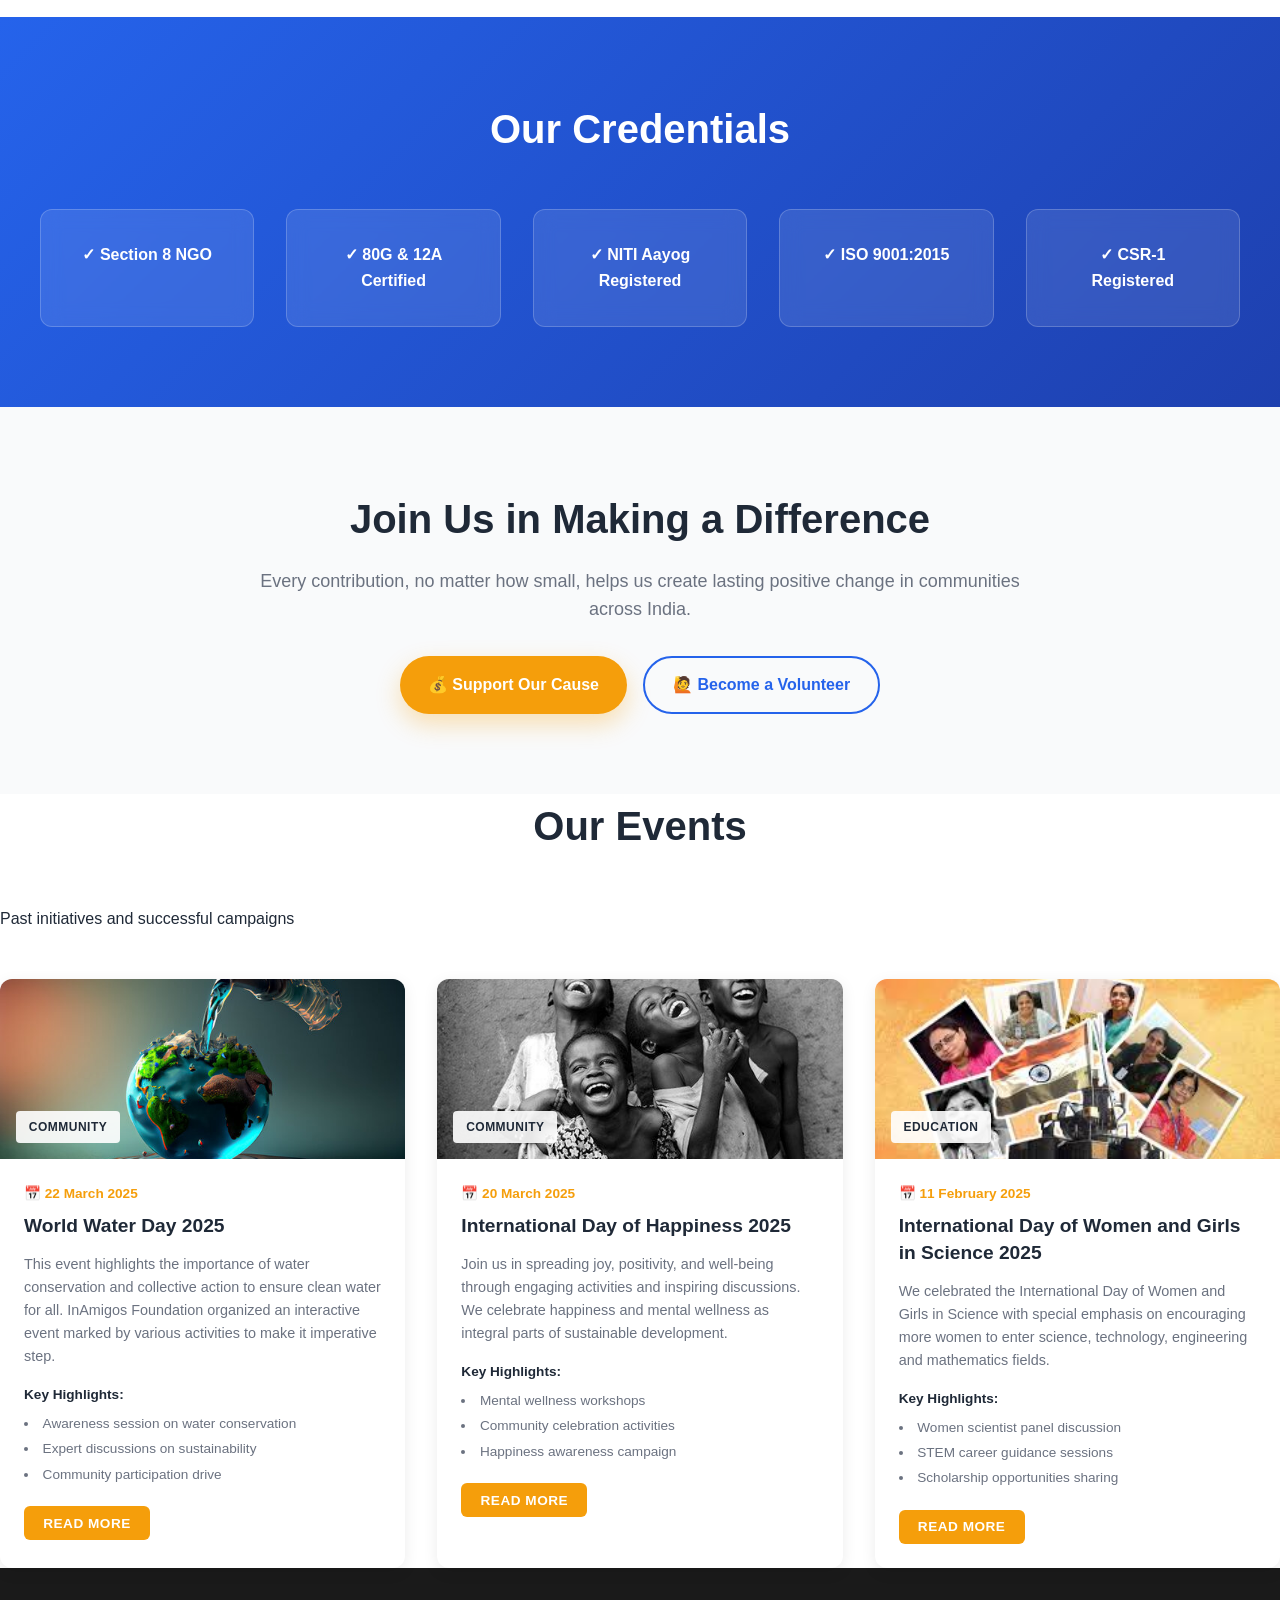
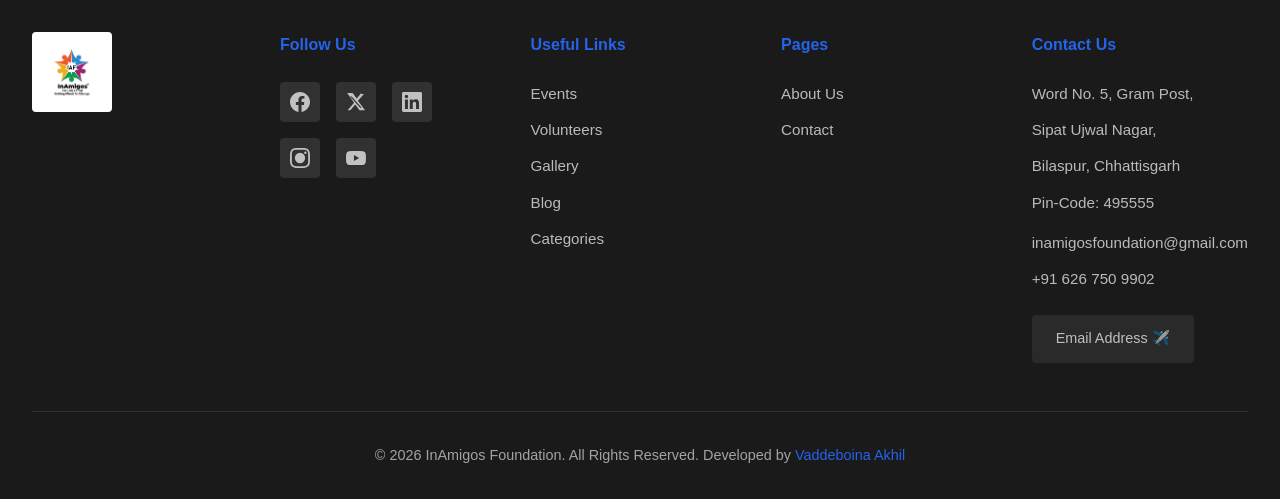
==== commit f572f161: "Add new pages and fix UI issues: contact.html, about.html, footer colors (blue theme), project detai" ====
--- a/index.html
+++ b/index.html
@@ -20,11 +20,13 @@
         <a href="#top" class="navbar-brand"><img src="InAmigo Foundation_logo.png" alt="InAmigos Foundation Logo" class="navbar-logo" /></a>
         <ul class="navbar-links">
             <li><a href="#about">About</a></li>
+            <li><a href="about.html">About Us</a></li>
             <li><a href="#projects">Projects</a></li>
             <li><a href="#project-details">Details</a></li>
             <li><a href="#events">Events</a></li>
             <li><a href="#gallery">Gallery</a></li>
             <li><a href="#cta">Get Involved</a></li>
+            <li><a href="contact.html">Contact</a></li>
         </ul>
     </nav>
 
@@ -152,7 +154,6 @@
     <section class="our-causes" id="causes">
         <div class="causes-container">
             <h2 class="section-title reveal">OUR CAUSES</h2>
-            <button class="view-all-btn reveal">View All Causes</button>
         </div>
     </section>
 
@@ -160,23 +161,40 @@
     <section class="stats-section">
         <div class="stats-container">
             <div class="stat-item reveal">
-                <div class="stat-icon">�‍👩‍👧‍👦</div>
-                <div class="stat-value">200</div>
+                <svg class="stat-icon" viewBox="0 0 24 24" fill="none" stroke="currentColor" stroke-width="2">
+                    <path d="M17 21v-2a4 4 0 0 0-4-4H5a4 4 0 0 0-4 4v2"></path>
+                    <circle cx="9" cy="7" r="4"></circle>
+                    <path d="M23 21v-2a4 4 0 0 0-3-3.87"></path>
+                    <path d="M16 3.13a4 4 0 0 1 0 7.75"></path>
+                </svg>
+                <div class="stat-value">136</div>
                 <div class="stat-label">OUR VOLUNTEER</div>
             </div>
             <div class="stat-item reveal">
-                <div class="stat-icon">📍</div>
-                <div class="stat-value">28</div>
+                <svg class="stat-icon" viewBox="0 0 24 24" fill="none" stroke="currentColor" stroke-width="2">
+                    <path d="M21 10c0 7-9 13-9 13s-9-6-9-13a9 9 0 0 1 18 0z"></path>
+                    <circle cx="12" cy="10" r="3"></circle>
+                </svg>
+                <div class="stat-value">19</div>
                 <div class="stat-label">STATES</div>
             </div>
             <div class="stat-item reveal">
-                <div class="stat-icon">💡</div>
-                <div class="stat-value">6</div>
+                <svg class="stat-icon" viewBox="0 0 24 24" fill="none" stroke="currentColor" stroke-width="2">
+                    <rect x="1" y="4" width="22" height="16" rx="2" ry="2"></rect>
+                    <path d="M1 8h22"></path>
+                    <circle cx="6" cy="15" r="1"></circle>
+                </svg>
+                <div class="stat-value">4</div>
                 <div class="stat-label">OUR CAUSES</div>
             </div>
             <div class="stat-item reveal">
-                <div class="stat-icon">❤️</div>
-                <div class="stat-value">50000</div>
+                <svg class="stat-icon" viewBox="0 0 24 24" fill="none" stroke="currentColor" stroke-width="2">
+                    <polyline points="12 1 22 6 22 14 12 19 2 14 2 6 12 1"></polyline>
+                    <polyline points="2 6 12 11 22 6"></polyline>
+                    <polyline points="12 11 12 19"></polyline>
+                    <polyline points="22 9 12 14 2 9"></polyline>
+                </svg>
+                <div class="stat-value">34000</div>
                 <div class="stat-label">BENEFICIARIES</div>
             </div>
         </div>
@@ -604,7 +622,7 @@
 
             <!-- Useful Links Section -->
             <div class="footer-section">
-                <h3 style="color: #10b981;">Useful Links</h3>
+                <h3 style="color: #2563eb;">Useful Links</h3>
                 <p><a href="#events">Events</a></p>
                 <p><a href="#cta">Volunteers</a></p>
                 <p><a href="#gallery">Gallery</a></p>
@@ -614,14 +632,14 @@
 
             <!-- Pages Section -->
             <div class="footer-section">
-                <h3 style="color: #10b981;">pages</h3>
+                <h3 style="color: #2563eb;">pages</h3>
                 <p><a href="#about">About Us</a></p>
-                <p><a href="#">Contact</a></p>
+                <p><a href="contact.html">Contact</a></p>
             </div>
 
             <!-- Contact Us Section -->
             <div class="footer-section">
-                <h3 style="color: #10b981;">Contact Us</h3>
+                <h3 style="color: #2563eb;">Contact Us</h3>
                 <p>Word No. 5, Gram Post,</p>
                 <p>Sipat Ujwal Nagar,</p>
                 <p>Bilaspur, Chhattisgarh</p>
@@ -629,12 +647,12 @@
                 <p style="margin-top: 1rem;"><a href="mailto:inamigosfoundation@gmail.com">inamigosfoundation@gmail.com</a></p>
                 <p><a href="tel:+916267509902">+91 626 750 9902</a></p>
                 <div style="margin-top: 1rem;">
-                    <button class="email-button">Email Address ✈️</button>
+                    <a href="contact.html" class="email-button" style="display: inline-block; text-decoration: none;">Email Address ✈️</a>
                 </div>
             </div>
         </div>
         <div class="footer-bottom">
-            <p>&copy; 2026 InAmigos Foundation. All Rights Reserved. Developed by <a href="#" style="color: #10b981;">Visho Infotech</a></p>
+            <p>&copy; 2026 InAmigos Foundation. All Rights Reserved. Developed by <a href="#" style="color: #2563eb;">Vaddeboina Akhil</a></p>
         </div>
     </footer>
 
--- a/styles.css
+++ b/styles.css
@@ -525,7 +525,14 @@
 }
 
 .stat-item .stat-icon {
-    font-size: 2.5rem;
+    width: 50px;
+    height: 50px;
+    color: white;
+    stroke: white;
+}
+
+.stat-item .stat-icon path {
+    fill: white;
 }
 
 .stat-item .stat-value {
@@ -747,7 +754,11 @@
 }
 
 .detail-card.expanded .detail-card-body {
-    max-height: 800px;
+    max-height: 1000px;
+}
+
+.detail-card.expanded {
+    grid-column: 1 / -1;
 }
 
 .detail-tag {
@@ -1238,6 +1249,7 @@
     font-weight: 600;
     margin-bottom: 1.5rem;
     text-transform: capitalize;
+    color: #2563eb;
 }
 
 .footer-section p {
@@ -1253,7 +1265,7 @@
 }
 
 .footer-section a:hover {
-    color: #10b981;
+    color: #2563eb;
 }
 
 .social-links {
@@ -1282,7 +1294,7 @@
 }
 
 .social-link:hover {
-    background: #10b981;
+    background: #2563eb;
     transform: translateY(-2px);
 }
 
@@ -1299,7 +1311,7 @@
 }
 
 .email-button:hover {
-    background: #10b981;
+    background: #2563eb;
 }
 
 .footer-bottom {
@@ -1311,7 +1323,7 @@
 }
 
 .footer-bottom a {
-    color: #10b981;
+    color: #2563eb;
     text-decoration: none;
 }
 
